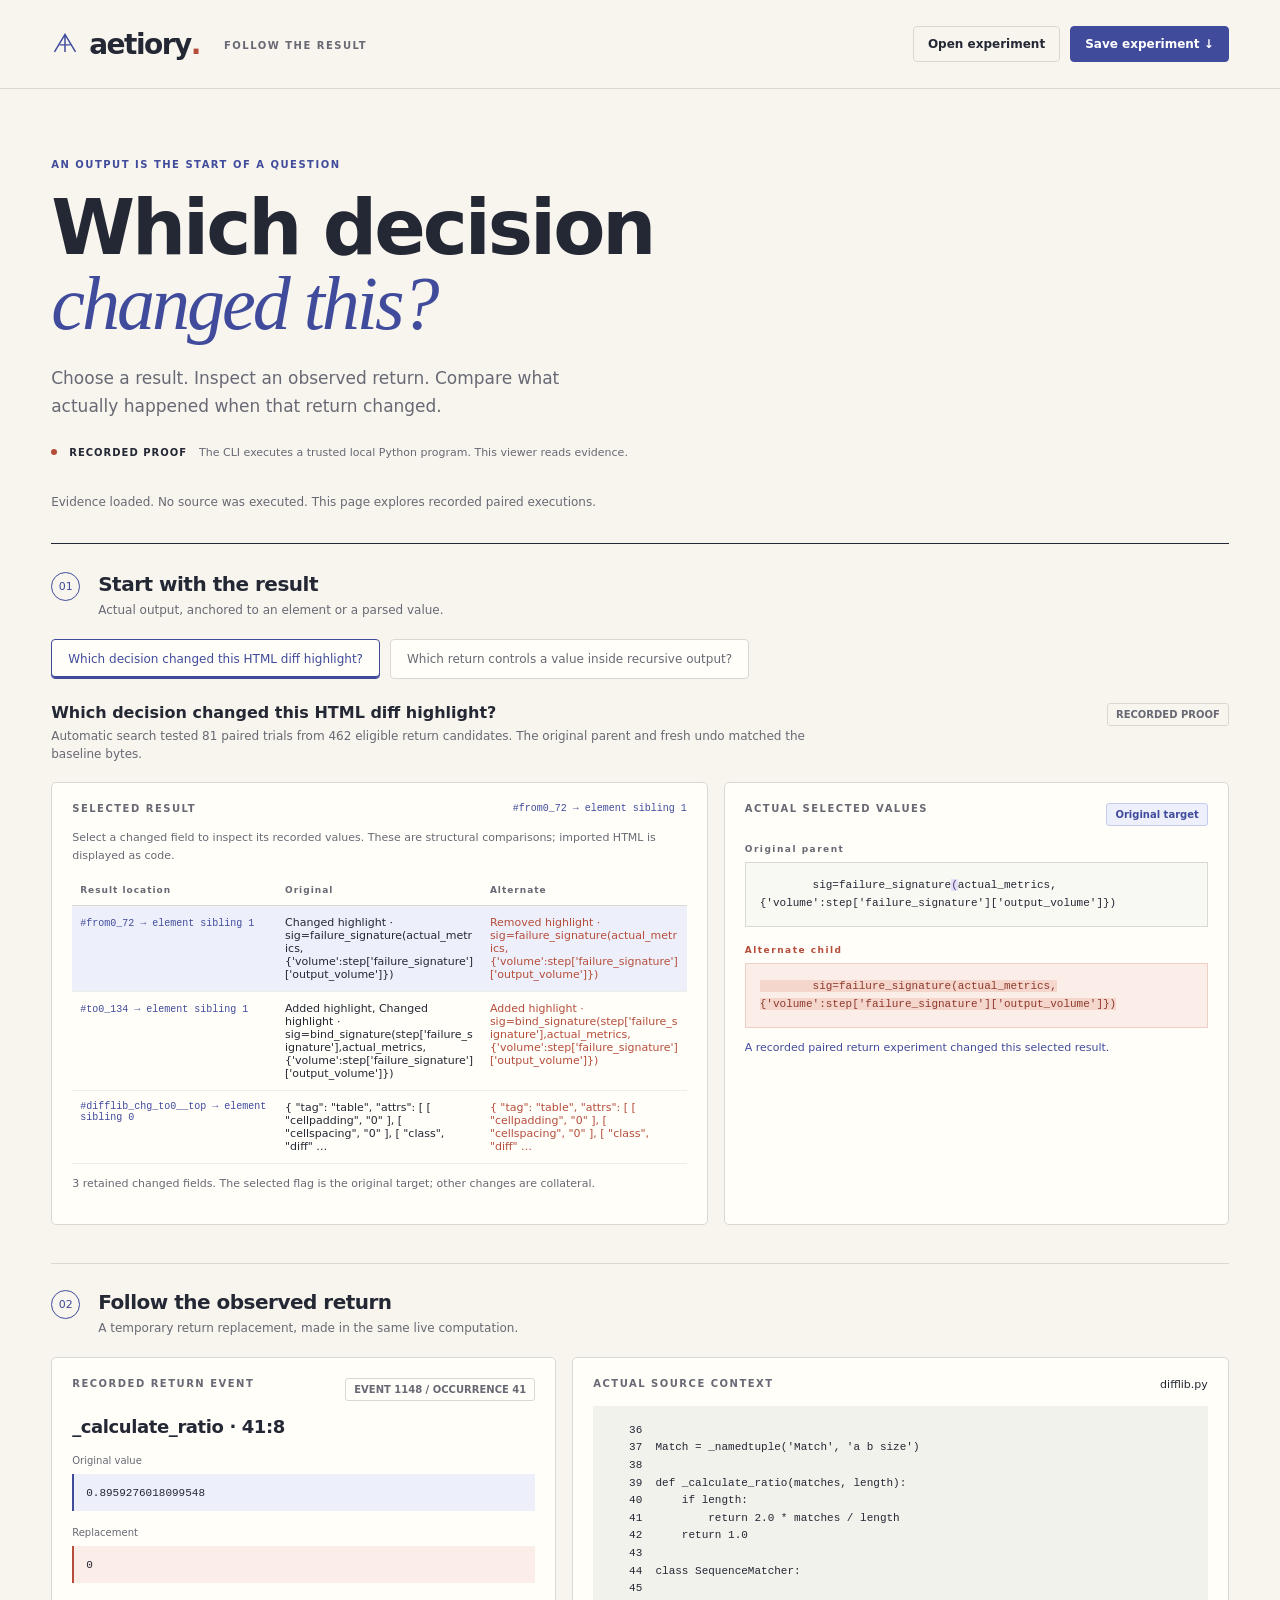
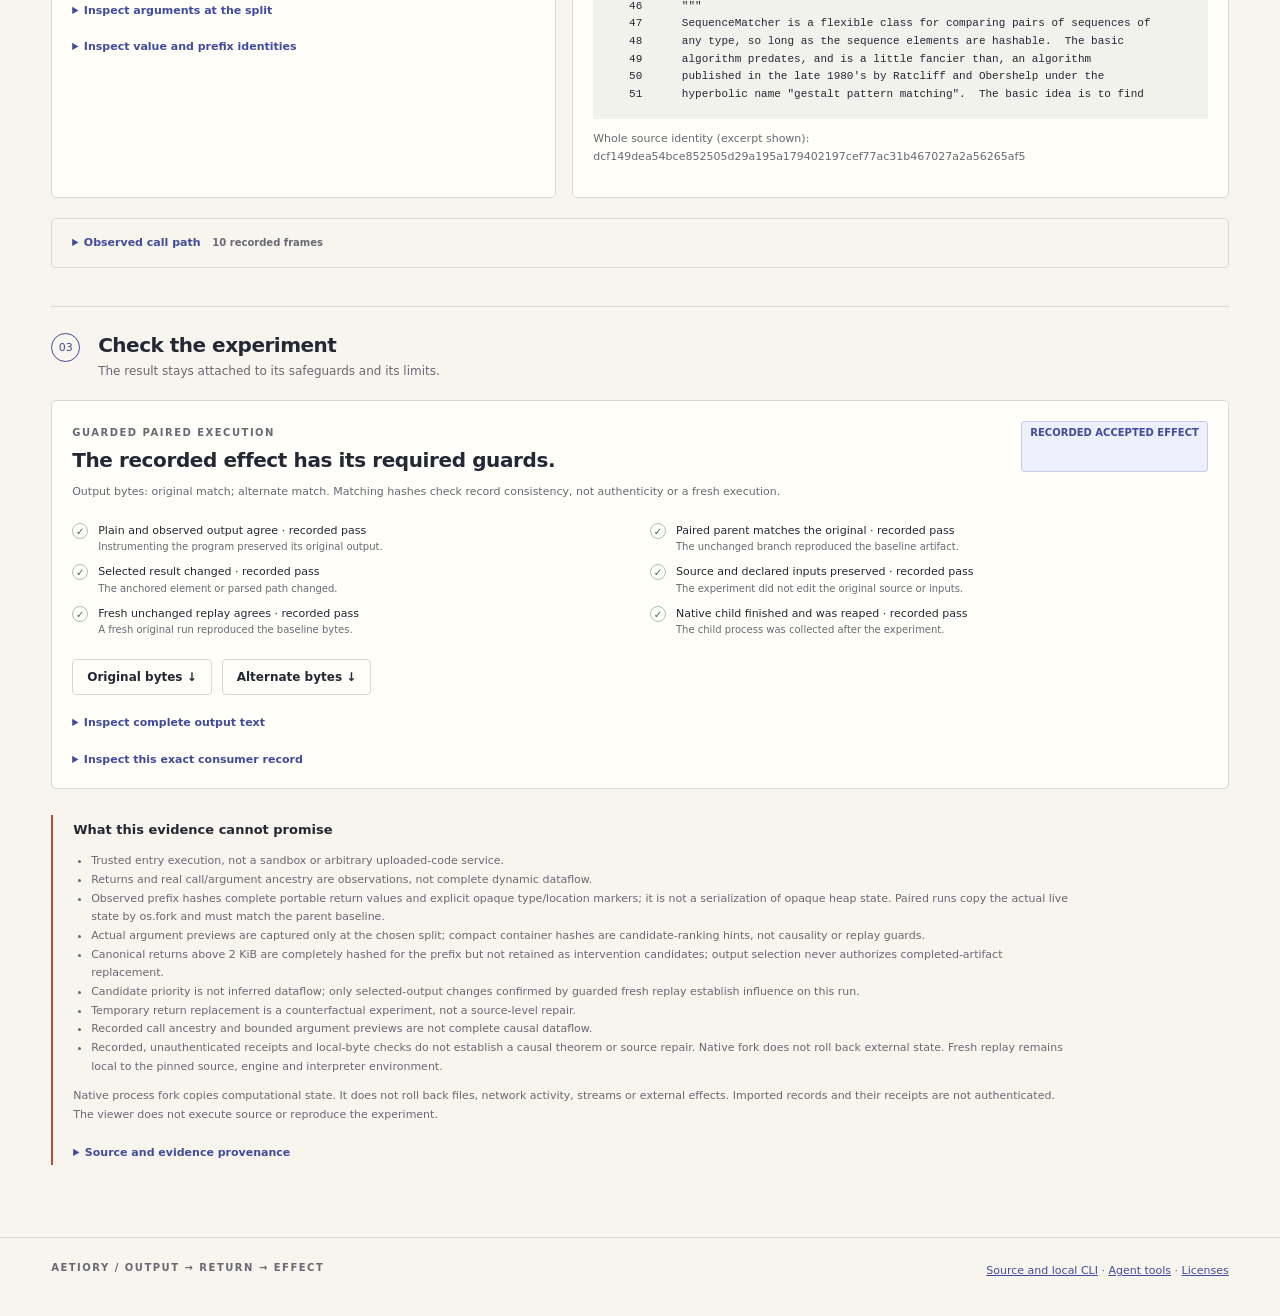
==== aetiory/web/index.html @ f02a9a39 "feat: add output-directed paired Python investigations Automatically search live return decisions, r" ====
<!doctype html>
<html lang="en"><head><meta charset="utf-8"><meta name="viewport" content="width=device-width,initial-scale=1"><meta name="color-scheme" content="light"><meta name="description" content="Inspect an actual paired Python execution: choose an output, follow an observed return, and compare its recorded effects."><title>Aetiory · Follow the result</title><link rel="stylesheet" href="style.css"><script type="module" src="app.js"></script></head>
<body><a class="skip" href="#workspace">Skip to evidence</a><header class="masthead"><a class="brand" href="./" aria-label="Aetiory home"><svg viewBox="0 0 32 32" aria-hidden="true"><path d="M4 25 16 5l12 20M10 17h12M16 5v20"/></svg>aetiory<span class="dot">.</span></a><div class="header-note">FOLLOW THE RESULT</div><nav aria-label="Experiment files"><button id="open-record" class="button subtle">Open experiment</button><input id="import-file" type="file" accept=".json,application/json" hidden><button id="export-view" class="button" disabled>Save experiment ↓</button></nav></header>
<main><section class="intro"><p class="eyebrow">AN OUTPUT IS THE START OF A QUESTION</p><h1>Which decision<br><em>changed this?</em></h1><p class="lede">Choose a result. Inspect an observed return. Compare what actually happened when that return changed.</p><div class="scope-note"><span class="live-dot"></span><strong>RECORDED PROOF</strong><span>The CLI executes a trusted local Python program. This viewer reads evidence.</span></div></section>
<p id="load-status" class="load-status" role="status" aria-live="polite">Loading recorded experiments…</p>
<section id="workspace" class="workspace" aria-label="Paired execution evidence" hidden>
<div class="step-heading"><span class="step">01</span><div><h2>Start with the result</h2><p>Actual output, anchored to an element or a parsed value.</p></div></div><div id="cases" class="case-list" role="group" aria-label="Recorded experiments"></div>
<div class="case-context"><div><h3 id="case-title"></h3><p id="case-summary"></p></div><span id="mode-label" class="tag"></span></div>
<div class="result-grid"><section class="result-panel"><div class="panel-title"><span class="kicker">SELECTED RESULT</span><code id="selector"></code></div><p class="micro">Select a changed field to inspect its recorded values. These are structural comparisons; imported HTML is displayed as code.</p><div class="table-scroll"><table class="changes"><thead><tr><th scope="col">Result location</th><th scope="col">Original</th><th scope="col">Alternate</th></tr></thead><tbody id="changes"></tbody></table></div><p id="change-note" class="micro"></p></section><section class="result-panel focus"><div class="panel-title"><span class="kicker">ACTUAL SELECTED VALUES</span><span id="selected-tag" class="tag"></span></div><div class="value-label">Original parent</div><pre id="before-value" tabindex="0"></pre><div class="value-label alternate">Alternate child</div><pre id="after-value" tabindex="0"></pre><p id="effect-note" class="effect-note"></p></section></div>
<div class="step-heading separated"><span class="step">02</span><div><h2>Follow the observed return</h2><p>A temporary return replacement, made in the same live computation.</p></div></div>
<div class="return-grid"><section class="decision"><div class="panel-title"><span class="kicker">RECORDED RETURN EVENT</span><span id="event-id" class="tag"></span></div><h3 id="return-site"></h3><dl class="event-values"><div><dt>Original value</dt><dd><code id="expected"></code></dd></div><div><dt>Replacement</dt><dd><code id="replacement"></code></dd></div></dl><details><summary>Inspect arguments at the split</summary><pre id="argument-note" tabindex="0"></pre></details><details><summary>Inspect value and prefix identities</summary><dl class="identities"><div><dt>Expected value SHA256</dt><dd id="value-hash"></dd></div><div><dt>Portable return prefix SHA256</dt><dd id="prefix-hash"></dd></div></dl><p class="micro">These guards bind observed values and declared opaque markers. They do not serialize or authenticate the entire heap.</p></details></section><section class="source-panel"><div class="panel-title"><span class="kicker">ACTUAL SOURCE CONTEXT</span><span id="source-name"></span></div><pre id="source" tabindex="0"></pre><p id="source-identity" class="micro break"></p></section></div>
<details class="call-path"><summary>Observed call path <span id="path-count"></span></summary><p class="micro">From the selected return outward through its callers. Observed ancestry is navigation, not complete dataflow.</p><ol id="ancestry"></ol></details>
<div class="step-heading separated"><span class="step">03</span><div><h2>Check the experiment</h2><p>The result stays attached to its safeguards and its limits.</p></div></div>
<section class="receipt"><div class="receipt-header"><div><span class="kicker">GUARDED PAIRED EXECUTION</span><h3 id="receipt-heading"></h3></div><span id="status-label" class="tag"></span></div><p id="integrity-note" class="micro"></p><ul id="guards" class="guard-list"></ul><div class="artifact-actions"><button id="download-before" class="button subtle" disabled>Original bytes ↓</button><button id="download-after" class="button subtle" disabled>Alternate bytes ↓</button></div><details><summary>Inspect complete output text</summary><p class="micro">Displayed literally. Scripts, links and embedded resources in the output are not executed.</p><label for="output-choice">Output</label><select id="output-choice"><option value="before">Original parent</option><option value="after">Alternate child</option></select><pre id="complete-output" tabindex="0"></pre></details><details><summary>Inspect this exact consumer record</summary><pre id="record" tabindex="0"></pre></details></section>
<aside class="limits"><h3>What this evidence cannot promise</h3><ul id="limitations"></ul><p>Native process fork copies computational state. It does not roll back files, network activity, streams or external effects. Imported records and their receipts are not authenticated. The viewer does not execute source or reproduce the experiment.</p><details><summary>Source and evidence provenance</summary><ul id="provenance"></ul></details></aside>
</section></main><footer><span>AETIORY / OUTPUT → RETURN → EFFECT</span><p><a href="https://github.com/nazeeh111/Aetiory">Source and local CLI</a> · <a href="https://github.com/nazeeh111/Aetiory/blob/main/docs/AGENTS.md">Agent tools</a> · <a href="NOTICES.txt">Licenses</a></p></footer></body></html>
---- aetiory/web/style.css ----
:root{--paper:#f7f5ee;--white:#fffef9;--ink:#242734;--muted:#686974;--line:#d9d9d2;--indigo:#414b9c;--soft:#edf0fa;--coral:#b64d3b;--rose:#fbede8;--green:#38674a;font-family:system-ui,-apple-system,BlinkMacSystemFont,"Segoe UI",sans-serif;color:var(--ink);background:var(--paper);font-synthesis:none}*{box-sizing:border-box}body{margin:0}button,input,select{font:inherit}button,label.button,summary{cursor:pointer}button:disabled{cursor:default;opacity:.45}a{color:var(--indigo)}button:focus-visible,a:focus-visible,summary:focus-visible,input:focus-visible,select:focus-visible,pre:focus-visible{outline:3px solid var(--coral);outline-offset:4px}.skip{position:absolute;top:-100px;left:1rem;background:var(--white);padding:1rem;z-index:4}.skip:focus{top:1rem}.masthead{max-width:1440px;margin:auto;padding:26px 4vw;display:flex;gap:24px;align-items:center;border-bottom:1px solid var(--line)}.brand{font-size:28px;font-weight:700;letter-spacing:-1.5px;display:flex;align-items:center;color:var(--ink);text-decoration:none;gap:10px}.brand svg{width:28px;height:28px;fill:none;stroke:var(--indigo);stroke-width:1.7}.dot{color:var(--coral);margin-left:-10px}.header-note,.eyebrow,.kicker,.value-label,footer>span{font-size:10px;font-weight:700;letter-spacing:1.5px}.header-note{color:var(--muted);margin-top:3px}.masthead nav{display:flex;gap:10px;margin-left:auto;align-items:center}.button{border:1px solid var(--indigo);background:var(--indigo);color:white;padding:10px 14px;border-radius:4px;font-size:12px;font-weight:600;white-space:nowrap}.button.subtle{background:transparent;color:var(--ink);border-color:var(--line)}.button:hover:not(:disabled){filter:brightness(.96)}#import-file{position:absolute;width:1px;height:1px;opacity:0}main{max-width:1320px;margin:auto;padding:0 4vw 72px}.intro{padding:60px 0 34px;max-width:760px}.eyebrow{color:var(--indigo);margin-bottom:20px}h1{font-size:clamp(46px,6vw,76px);line-height:.99;letter-spacing:-3px;margin:0 0 24px;font-weight:600}h1 em{font-family:Georgia,"Times New Roman",serif;font-weight:400;color:var(--indigo)}.lede{max-width:550px;font-size:17px;line-height:1.6;color:var(--muted);margin:0 0 26px}.scope-note{display:flex;align-items:center;flex-wrap:wrap;gap:8px 12px;font-size:11px;color:var(--muted)}.scope-note strong{font-size:10px;letter-spacing:1px;color:var(--ink)}.live-dot{width:6px;height:6px;background:var(--coral);border-radius:50%}.load-status{font-size:12px;line-height:1.5;color:var(--muted);min-height:18px;margin:0 0 32px}.load-status.error{color:var(--coral)}.workspace{border-top:1px solid var(--ink);padding-top:28px}.step-heading{display:flex;gap:18px;align-items:start;margin:0 0 20px}.step{font-size:11px;color:var(--indigo);border:1px solid var(--indigo);border-radius:50%;width:29px;height:29px;display:grid;place-items:center;flex:none}.step-heading h2{font-size:20px;margin:0 0 5px;letter-spacing:-.5px}.step-heading p{font-size:12px;color:var(--muted);margin:0;line-height:1.5}.separated{margin-top:38px;padding-top:26px;border-top:1px solid var(--line)}.case-list{display:flex;gap:10px;flex-wrap:wrap;margin-bottom:24px}.case-button{border:1px solid var(--line);background:var(--white);color:var(--muted);text-align:left;padding:12px 16px;border-radius:4px;font-size:12px}.case-button[aria-pressed=true]{color:var(--indigo);border-color:var(--indigo);box-shadow:inset 0 -2px var(--indigo)}.case-context{display:flex;justify-content:space-between;align-items:start;gap:20px;margin-bottom:18px}.case-context h3{font-size:16px;margin:0 0 5px}.case-context p{font-size:12px;color:var(--muted);line-height:1.55;max-width:760px;margin:0}.tag{display:inline-block;max-width:100%;border:1px solid var(--line);padding:5px 8px;border-radius:3px;font-size:10px;font-weight:600;color:var(--muted);white-space:normal;overflow-wrap:anywhere}.tag.good{background:var(--soft);border-color:#c6cced;color:var(--indigo)}.tag.bad{background:var(--rose);border-color:#e7c4bb;color:var(--coral)}.result-grid{display:grid;grid-template-columns:1.3fr 1fr;gap:16px}.result-panel,.decision,.source-panel,.receipt{background:var(--white);border:1px solid var(--line);padding:20px;border-radius:5px;min-width:0}.panel-title{display:flex;justify-content:space-between;align-items:start;gap:12px;margin-bottom:15px;font-size:11px}.kicker{color:var(--muted);flex:none}.panel-title code{font-size:10px;color:var(--indigo);overflow-wrap:anywhere;text-align:right}.micro{font-size:11px;line-height:1.6;color:var(--muted)}.table-scroll{overflow:auto;max-height:340px}.changes{width:100%;border-collapse:collapse;font-size:11px}.changes th{font-size:9px;color:var(--muted);letter-spacing:1px;text-align:left;padding:10px 8px;border-bottom:1px solid var(--line)}.changes td{padding:10px 8px;border-bottom:1px solid #eeeee8;vertical-align:top;max-width:190px;overflow-wrap:anywhere}.changes tr.active{background:var(--soft)}.changes button{padding:0;border:0;background:none;color:var(--indigo);text-align:left;font-family:ui-monospace,SFMono-Regular,Menlo,Consolas,monospace;font-size:10px;overflow-wrap:anywhere}.changes td:last-child{color:var(--coral)}pre,code{font-family:ui-monospace,SFMono-Regular,Menlo,Consolas,monospace}pre{margin:0;font-size:11px;line-height:1.6;white-space:pre-wrap;overflow-wrap:anywhere;overflow:auto;max-height:380px}#before-value,#after-value{padding:14px;border:1px solid var(--line);background:#f9f9f4;max-height:180px;min-height:44px}#after-value{background:var(--rose);border-color:#edcfc6}.value-label{font-size:9px;color:var(--muted);margin:18px 0 8px}.value-label.alternate{color:var(--coral)}.effect-note{font-size:11px;line-height:1.55;color:var(--indigo);margin-bottom:0}.return-grid{display:grid;grid-template-columns:1fr 1.3fr;gap:16px}.decision h3{font-size:18px;letter-spacing:-.4px;margin:8px 0 18px}.event-values{margin:0}.event-values div{margin-bottom:16px}.event-values dt{font-size:10px;color:var(--muted);margin-bottom:8px}.event-values dd{margin:0;overflow-wrap:anywhere;font-size:11px;padding:12px;background:var(--soft);border-left:2px solid var(--indigo)}.event-values div+div dd{background:var(--rose);border-color:var(--coral)}details{margin-top:20px}summary{font-size:11px;color:var(--indigo);font-weight:600;line-height:1.5}details[open]>summary{margin-bottom:14px}.identities{font-size:10px}.identities dd{margin:6px 0 14px;font-family:ui-monospace,monospace;overflow-wrap:anywhere;color:var(--muted)}.identities dt{font-weight:600}#source{background:#f2f2ec;padding:16px;max-height:340px;white-space:pre;overflow-wrap:normal;overflow:auto;font-size:11px}.break{overflow-wrap:anywhere}.call-path{padding:16px 20px;border:1px solid var(--line);border-radius:4px}.call-path summary span{margin-left:8px;font-size:10px;color:var(--muted)}#ancestry{display:grid;grid-template-columns:1fr 1fr;gap:8px 24px;font-size:11px;margin:16px 0 6px;padding-left:20px}#ancestry li{padding-left:6px;overflow-wrap:anywhere}#ancestry code{color:var(--indigo)}#ancestry span{color:var(--muted);display:block;font-size:10px;margin-top:3px}.receipt-header{display:flex;justify-content:space-between;gap:20px}.receipt-header h3{font-size:20px;letter-spacing:-.4px;margin:8px 0 0}.guard-list{display:grid;grid-template-columns:1fr 1fr;gap:10px 20px;list-style:none;padding:0;margin:22px 0}.guard-list li{font-size:11px;line-height:1.5;display:flex;gap:10px;align-items:start}.guard-symbol{width:16px;height:16px;display:grid;place-items:center;border:1px solid var(--line);flex:none;font-size:10px;border-radius:50%}.guard-symbol.pass{color:var(--green);border-color:#a5c6ac}.guard-symbol.fail{color:var(--coral);border-color:#dbab9f}.guard-list li small{display:block;color:var(--muted);font-size:10px}.artifact-actions{display:flex;gap:10px;flex-wrap:wrap}.receipt select{padding:5px;margin:0 10px 12px}.receipt label{font-size:11px}.receipt details pre{border:1px solid var(--line);padding:16px;background:#f4f4ee;max-height:460px}.limits{margin-top:26px;border-left:2px solid var(--coral);padding:4px 0 4px 20px;font-size:11px;line-height:1.7;color:var(--muted)}.limits h3{font-size:13px;color:var(--ink);margin:0 0 10px}.limits ul{padding-left:18px;max-width:1000px}.limits p{max-width:1000px}footer{max-width:1320px;margin:auto;padding:24px 4vw 36px;border-top:1px solid var(--line);display:flex;justify-content:space-between;gap:20px;color:var(--muted)}footer p{font-size:11px;margin:0;max-width:430px;line-height:1.6}
@media(max-width:760px){.masthead{padding:20px 5vw;flex-wrap:wrap;gap:16px}.header-note{display:none}.masthead nav{margin-left:0;width:100%;gap:8px}.button{font-size:11px;padding:10px 12px}main{padding:0 5vw 44px}.intro{padding:40px 0 28px}h1{letter-spacing:-2px}.scope-note{line-height:1.6}.scope-note span:last-child{width:100%;margin-left:18px}.result-grid,.return-grid{grid-template-columns:1fr}.case-context{flex-direction:column;gap:10px}.result-panel,.decision,.source-panel,.receipt{padding:16px}.panel-title{flex-wrap:wrap}.panel-title code{text-align:left}.case-button{flex:1;min-width:130px}.guard-list{grid-template-columns:1fr}#ancestry{grid-template-columns:1fr}.receipt-header{flex-wrap:wrap}footer{padding:24px 5vw;flex-direction:column}.step-heading h2{font-size:18px}.changes td{max-width:130px}.source-panel #source{font-size:10px}}

.diff-segment.diff_add{background:#dfeee1;color:#285239}.diff-segment.diff_sub{background:#f4d6cc;color:#8e392c}.diff-segment.diff_chg{background:#e5def7;color:#4b3979}
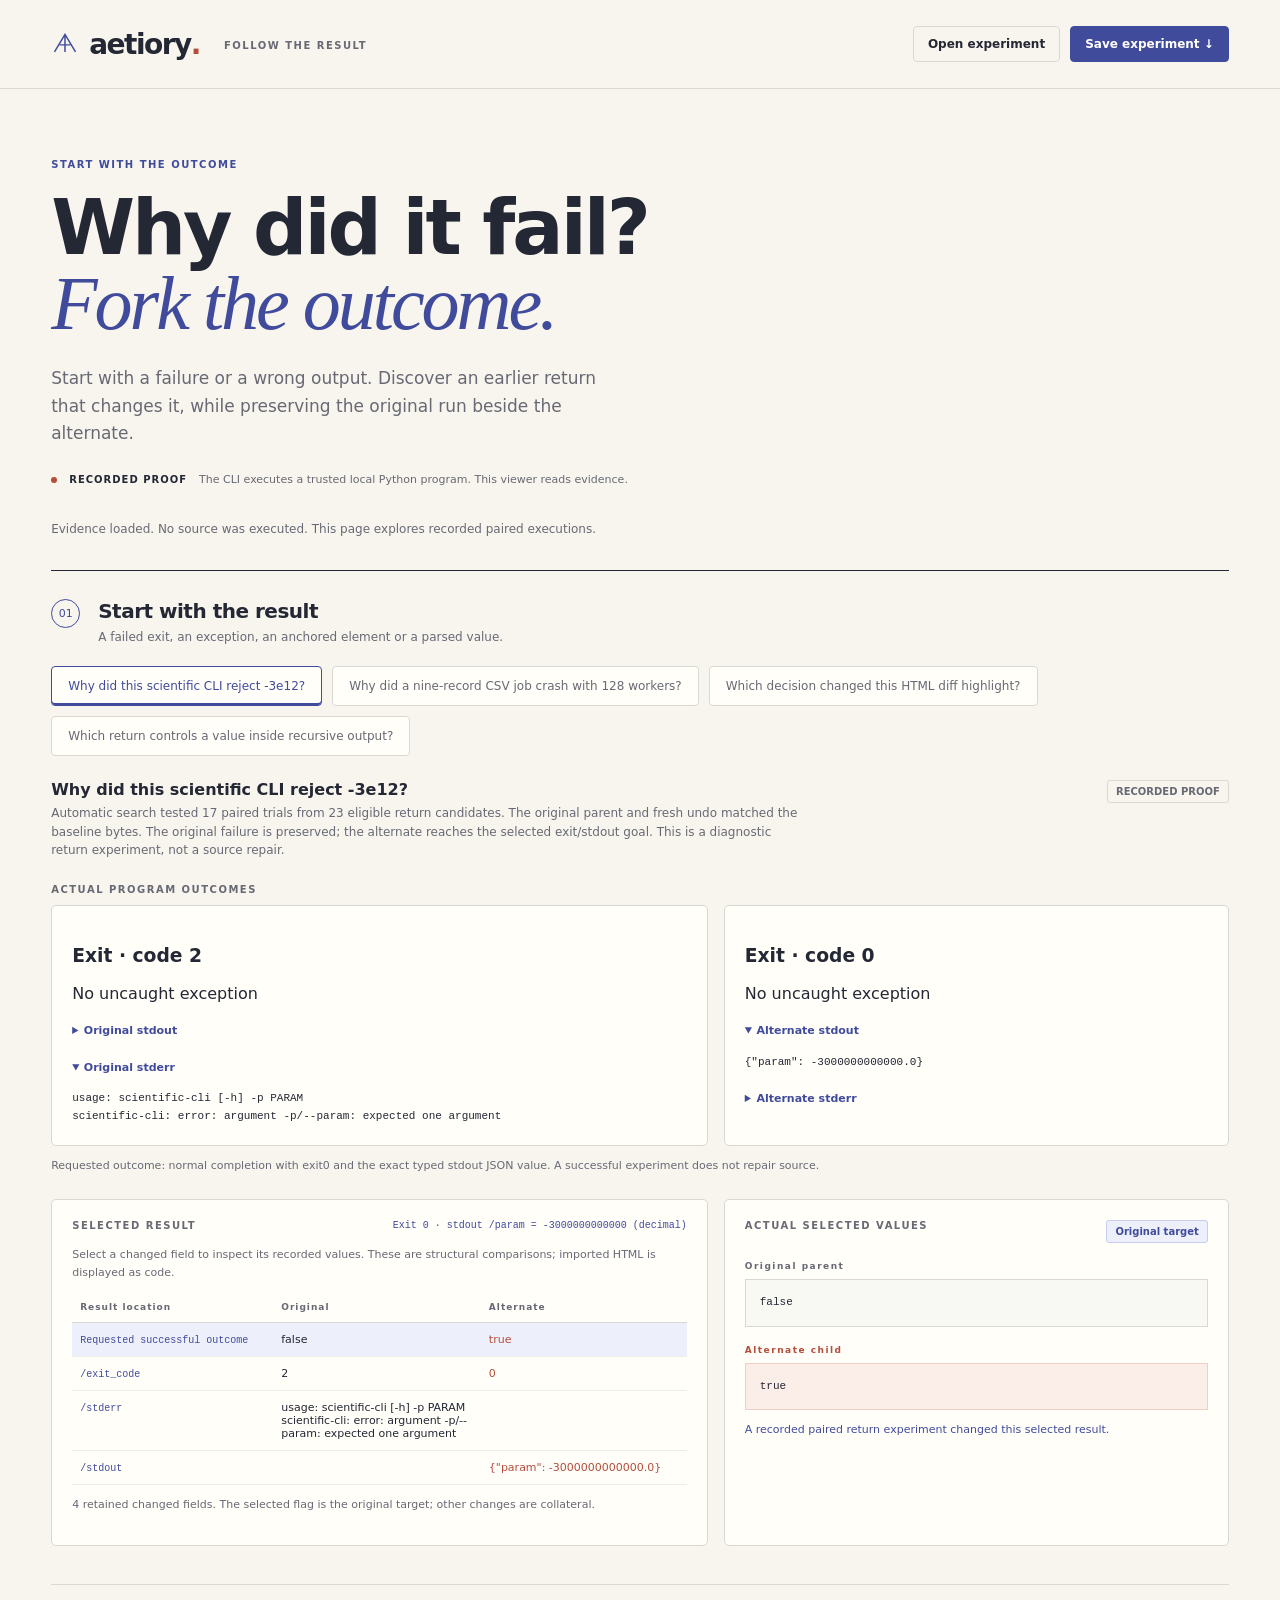
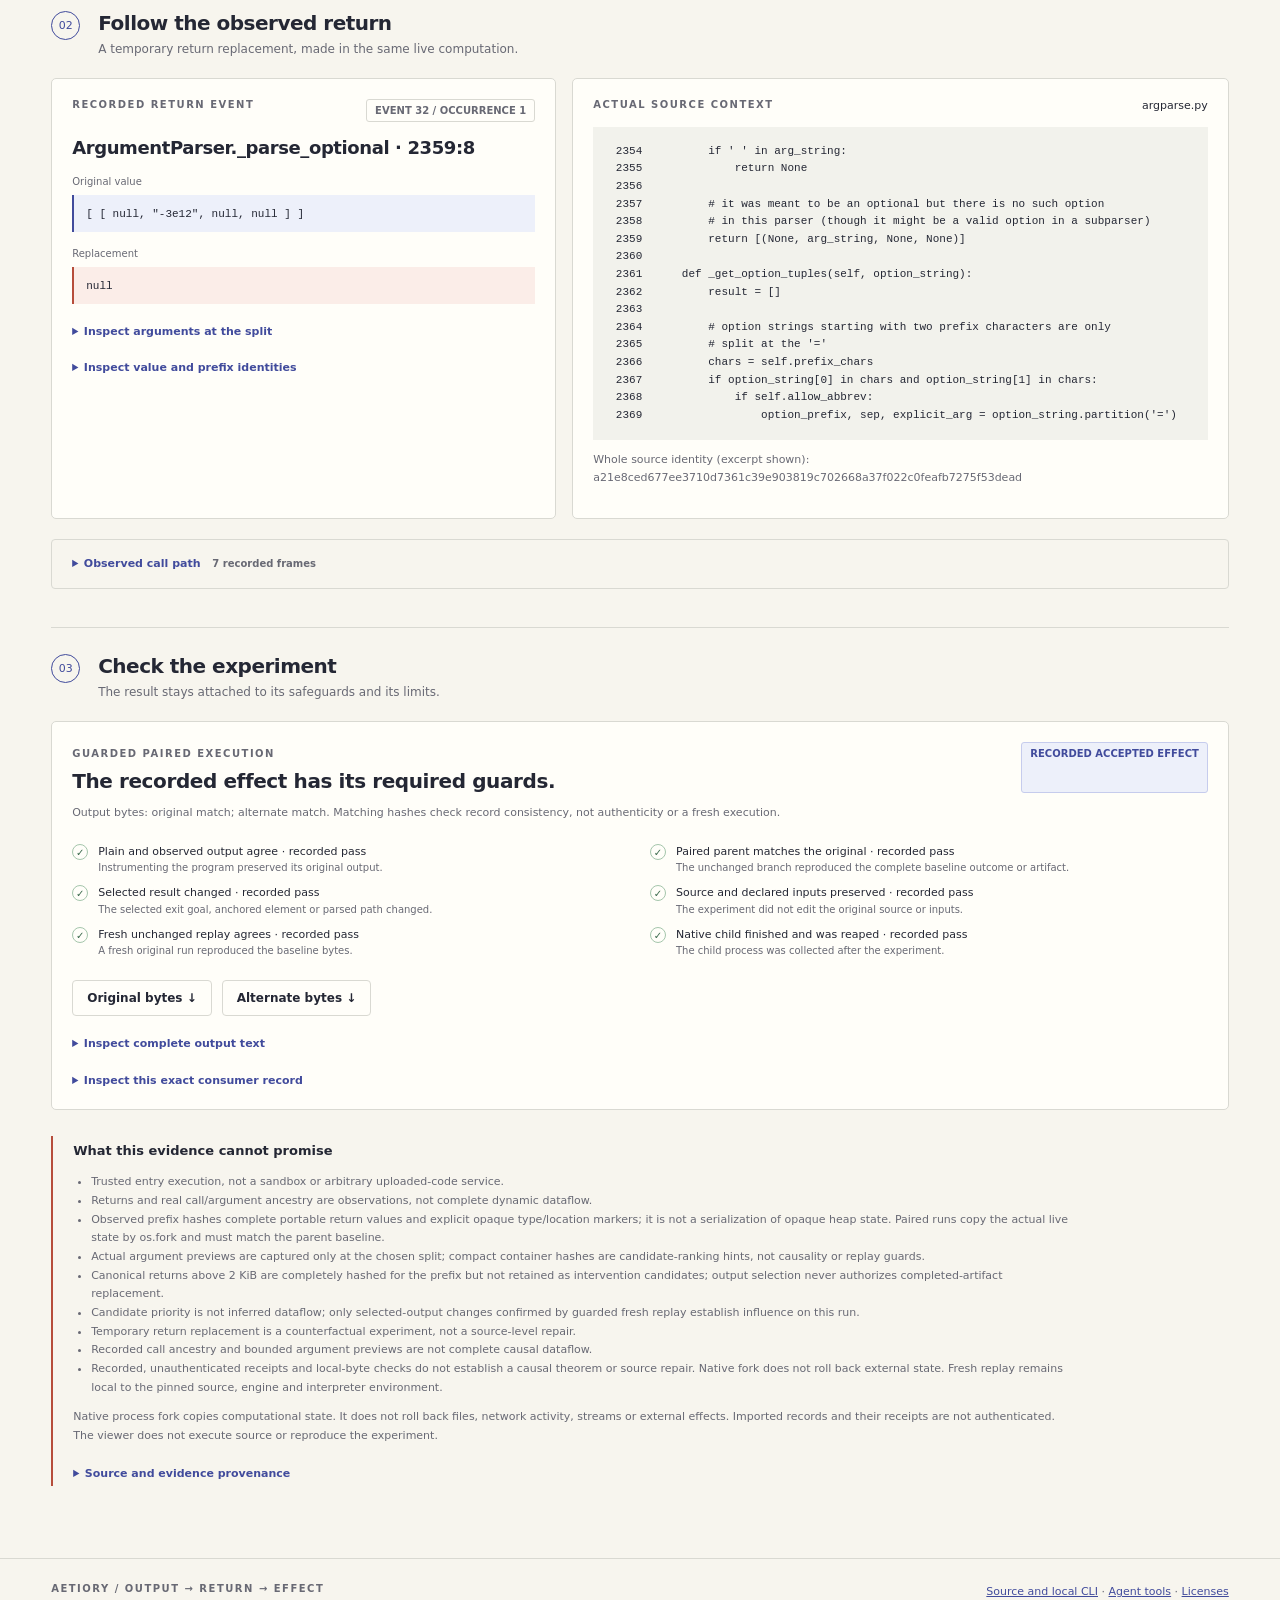
==== commit fadd7d25: "Diagnose failing scripts through guarded paired outcomes" ====
--- a/aetiory/web/index.html
+++ b/aetiory/web/index.html
@@ -1,12 +1,12 @@
 <!doctype html>
 <html lang="en"><head><meta charset="utf-8"><meta name="viewport" content="width=device-width,initial-scale=1"><meta name="color-scheme" content="light"><meta name="description" content="Inspect an actual paired Python execution: choose an output, follow an observed return, and compare its recorded effects."><title>Aetiory · Follow the result</title><link rel="stylesheet" href="style.css"><script type="module" src="app.js"></script></head>
 <body><a class="skip" href="#workspace">Skip to evidence</a><header class="masthead"><a class="brand" href="./" aria-label="Aetiory home"><svg viewBox="0 0 32 32" aria-hidden="true"><path d="M4 25 16 5l12 20M10 17h12M16 5v20"/></svg>aetiory<span class="dot">.</span></a><div class="header-note">FOLLOW THE RESULT</div><nav aria-label="Experiment files"><button id="open-record" class="button subtle">Open experiment</button><input id="import-file" type="file" accept=".json,application/json" hidden><button id="export-view" class="button" disabled>Save experiment ↓</button></nav></header>
-<main><section class="intro"><p class="eyebrow">AN OUTPUT IS THE START OF A QUESTION</p><h1>Which decision<br><em>changed this?</em></h1><p class="lede">Choose a result. Inspect an observed return. Compare what actually happened when that return changed.</p><div class="scope-note"><span class="live-dot"></span><strong>RECORDED PROOF</strong><span>The CLI executes a trusted local Python program. This viewer reads evidence.</span></div></section>
+<main><section class="intro"><p class="eyebrow">START WITH THE OUTCOME</p><h1>Why did it fail?<br><em>Fork the outcome.</em></h1><p class="lede">Start with a failure or a wrong output. Discover an earlier return that changes it, while preserving the original run beside the alternate.</p><div class="scope-note"><span class="live-dot"></span><strong>RECORDED PROOF</strong><span>The CLI executes a trusted local Python program. This viewer reads evidence.</span></div></section>
 <p id="load-status" class="load-status" role="status" aria-live="polite">Loading recorded experiments…</p>
 <section id="workspace" class="workspace" aria-label="Paired execution evidence" hidden>
-<div class="step-heading"><span class="step">01</span><div><h2>Start with the result</h2><p>Actual output, anchored to an element or a parsed value.</p></div></div><div id="cases" class="case-list" role="group" aria-label="Recorded experiments"></div>
+<div class="step-heading"><span class="step">01</span><div><h2>Start with the result</h2><p>A failed exit, an exception, an anchored element or a parsed value.</p></div></div><div id="cases" class="case-list" role="group" aria-label="Recorded experiments"></div>
 <div class="case-context"><div><h3 id="case-title"></h3><p id="case-summary"></p></div><span id="mode-label" class="tag"></span></div>
-<div class="result-grid"><section class="result-panel"><div class="panel-title"><span class="kicker">SELECTED RESULT</span><code id="selector"></code></div><p class="micro">Select a changed field to inspect its recorded values. These are structural comparisons; imported HTML is displayed as code.</p><div class="table-scroll"><table class="changes"><thead><tr><th scope="col">Result location</th><th scope="col">Original</th><th scope="col">Alternate</th></tr></thead><tbody id="changes"></tbody></table></div><p id="change-note" class="micro"></p></section><section class="result-panel focus"><div class="panel-title"><span class="kicker">ACTUAL SELECTED VALUES</span><span id="selected-tag" class="tag"></span></div><div class="value-label">Original parent</div><pre id="before-value" tabindex="0"></pre><div class="value-label alternate">Alternate child</div><pre id="after-value" tabindex="0"></pre><p id="effect-note" class="effect-note"></p></section></div>
+<section id="outcome-panel" class="outcome-panel" hidden><p class="kicker">ACTUAL PROGRAM OUTCOMES</p><div class="result-grid"><section class="result-panel"><h3 id="outcome-before"></h3><p id="exception-before"></p><details><summary>Original stdout</summary><pre id="stdout-before" tabindex="0"></pre></details><details open><summary>Original stderr</summary><pre id="stderr-before" tabindex="0"></pre></details></section><section class="result-panel"><h3 id="outcome-after"></h3><p id="exception-after"></p><details open><summary>Alternate stdout</summary><pre id="stdout-after" tabindex="0"></pre></details><details><summary>Alternate stderr</summary><pre id="stderr-after" tabindex="0"></pre></details></section></div><p id="goal-note" class="micro"></p></section><div class="result-grid"><section class="result-panel"><div class="panel-title"><span class="kicker">SELECTED RESULT</span><code id="selector"></code></div><p class="micro">Select a changed field to inspect its recorded values. These are structural comparisons; imported HTML is displayed as code.</p><div class="table-scroll"><table class="changes"><thead><tr><th scope="col">Result location</th><th scope="col">Original</th><th scope="col">Alternate</th></tr></thead><tbody id="changes"></tbody></table></div><p id="change-note" class="micro"></p></section><section class="result-panel focus"><div class="panel-title"><span class="kicker">ACTUAL SELECTED VALUES</span><span id="selected-tag" class="tag"></span></div><div class="value-label">Original parent</div><pre id="before-value" tabindex="0"></pre><div class="value-label alternate">Alternate child</div><pre id="after-value" tabindex="0"></pre><p id="effect-note" class="effect-note"></p></section></div>
 <div class="step-heading separated"><span class="step">02</span><div><h2>Follow the observed return</h2><p>A temporary return replacement, made in the same live computation.</p></div></div>
 <div class="return-grid"><section class="decision"><div class="panel-title"><span class="kicker">RECORDED RETURN EVENT</span><span id="event-id" class="tag"></span></div><h3 id="return-site"></h3><dl class="event-values"><div><dt>Original value</dt><dd><code id="expected"></code></dd></div><div><dt>Replacement</dt><dd><code id="replacement"></code></dd></div></dl><details><summary>Inspect arguments at the split</summary><pre id="argument-note" tabindex="0"></pre></details><details><summary>Inspect value and prefix identities</summary><dl class="identities"><div><dt>Expected value SHA256</dt><dd id="value-hash"></dd></div><div><dt>Portable return prefix SHA256</dt><dd id="prefix-hash"></dd></div></dl><p class="micro">These guards bind observed values and declared opaque markers. They do not serialize or authenticate the entire heap.</p></details></section><section class="source-panel"><div class="panel-title"><span class="kicker">ACTUAL SOURCE CONTEXT</span><span id="source-name"></span></div><pre id="source" tabindex="0"></pre><p id="source-identity" class="micro break"></p></section></div>
 <details class="call-path"><summary>Observed call path <span id="path-count"></span></summary><p class="micro">From the selected return outward through its callers. Observed ancestry is navigation, not complete dataflow.</p><ol id="ancestry"></ol></details>
--- a/aetiory/web/style.css
+++ b/aetiory/web/style.css
@@ -2,3 +2,5 @@
 @media(max-width:760px){.masthead{padding:20px 5vw;flex-wrap:wrap;gap:16px}.header-note{display:none}.masthead nav{margin-left:0;width:100%;gap:8px}.button{font-size:11px;padding:10px 12px}main{padding:0 5vw 44px}.intro{padding:40px 0 28px}h1{letter-spacing:-2px}.scope-note{line-height:1.6}.scope-note span:last-child{width:100%;margin-left:18px}.result-grid,.return-grid{grid-template-columns:1fr}.case-context{flex-direction:column;gap:10px}.result-panel,.decision,.source-panel,.receipt{padding:16px}.panel-title{flex-wrap:wrap}.panel-title code{text-align:left}.case-button{flex:1;min-width:130px}.guard-list{grid-template-columns:1fr}#ancestry{grid-template-columns:1fr}.receipt-header{flex-wrap:wrap}footer{padding:24px 5vw;flex-direction:column}.step-heading h2{font-size:18px}.changes td{max-width:130px}.source-panel #source{font-size:10px}}
 
 .diff-segment.diff_add{background:#dfeee1;color:#285239}.diff-segment.diff_sub{background:#f4d6cc;color:#8e392c}.diff-segment.diff_chg{background:#e5def7;color:#4b3979}
+
+.outcome-panel{margin:1.5rem 0}.outcome-panel pre{white-space:pre-wrap;overflow-wrap:anywhere;max-height:20rem;overflow:auto}.outcome-panel[hidden]{display:none}
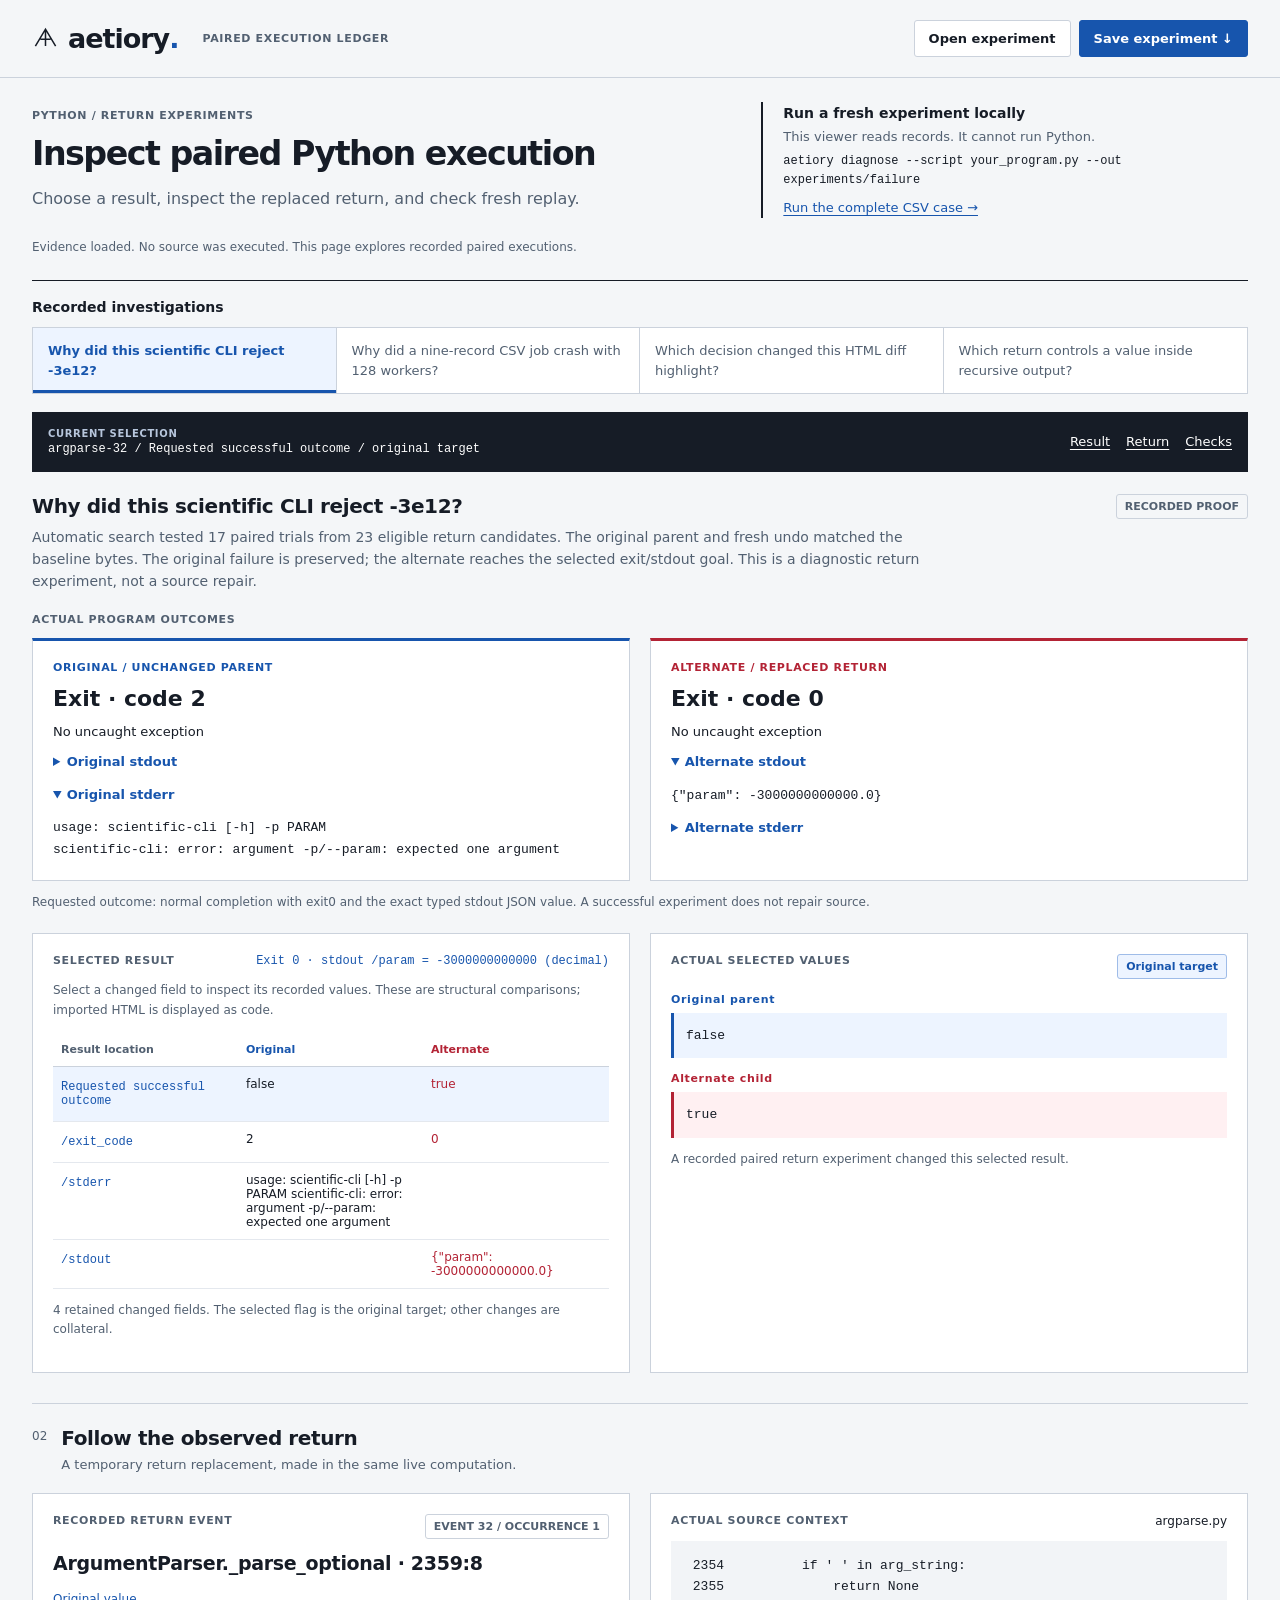
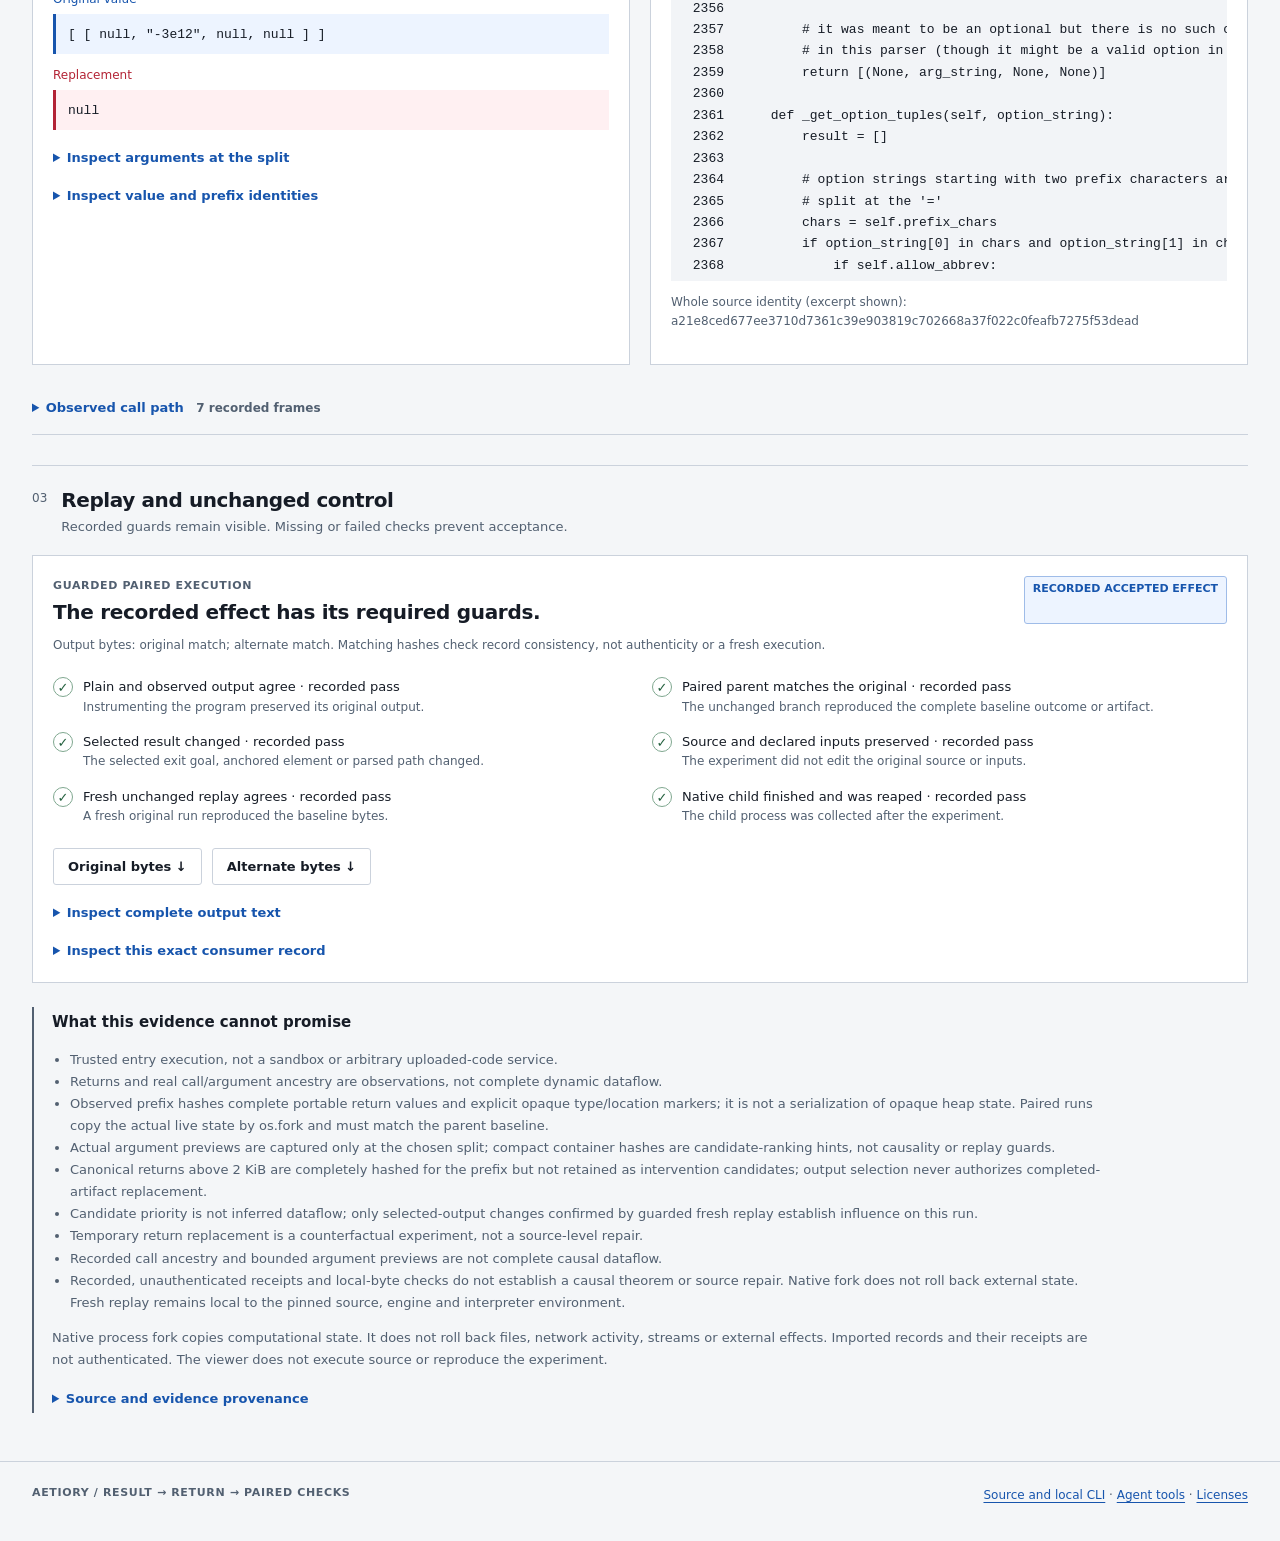
==== commit 11f9ed4c: "Make paired execution evidence easier to inspect" ====
--- a/aetiory/web/index.html
+++ b/aetiory/web/index.html
@@ -1,16 +1,16 @@
 <!doctype html>
-<html lang="en"><head><meta charset="utf-8"><meta name="viewport" content="width=device-width,initial-scale=1"><meta name="color-scheme" content="light"><meta name="description" content="Inspect an actual paired Python execution: choose an output, follow an observed return, and compare its recorded effects."><title>Aetiory · Follow the result</title><link rel="stylesheet" href="style.css"><script type="module" src="app.js"></script></head>
-<body><a class="skip" href="#workspace">Skip to evidence</a><header class="masthead"><a class="brand" href="./" aria-label="Aetiory home"><svg viewBox="0 0 32 32" aria-hidden="true"><path d="M4 25 16 5l12 20M10 17h12M16 5v20"/></svg>aetiory<span class="dot">.</span></a><div class="header-note">FOLLOW THE RESULT</div><nav aria-label="Experiment files"><button id="open-record" class="button subtle">Open experiment</button><input id="import-file" type="file" accept=".json,application/json" hidden><button id="export-view" class="button" disabled>Save experiment ↓</button></nav></header>
-<main><section class="intro"><p class="eyebrow">START WITH THE OUTCOME</p><h1>Why did it fail?<br><em>Fork the outcome.</em></h1><p class="lede">Start with a failure or a wrong output. Discover an earlier return that changes it, while preserving the original run beside the alternate.</p><div class="scope-note"><span class="live-dot"></span><strong>RECORDED PROOF</strong><span>The CLI executes a trusted local Python program. This viewer reads evidence.</span></div></section>
+<html lang="en"><head><meta charset="utf-8"><meta name="viewport" content="width=device-width,initial-scale=1"><meta name="color-scheme" content="light"><meta name="description" content="Inspect an actual paired Python execution: choose an output, follow an observed return, and compare its recorded effects."><title>Aetiory · Paired execution ledger</title><link rel="stylesheet" href="style.css"><script type="module" src="app.js"></script></head>
+<body><a class="skip" href="#workspace">Skip to evidence</a><header class="masthead"><a class="brand" href="./" aria-label="Aetiory home"><svg viewBox="0 0 32 32" aria-hidden="true"><path d="M4 25 16 5l12 20M10 17h12M16 5v20"/></svg>aetiory<span class="dot">.</span></a><div class="header-note">PAIRED EXECUTION LEDGER</div><nav aria-label="Experiment files"><button id="open-record" class="button subtle">Open experiment</button><input id="import-file" type="file" accept=".json,application/json" hidden><button id="export-view" class="button" disabled>Save experiment ↓</button></nav></header>
+<main><section class="intro"><div><p class="eyebrow">PYTHON / RETURN EXPERIMENTS</p><h1>Inspect paired Python execution</h1><p class="lede">Choose a result, inspect the replaced return, and check fresh replay.</p></div><aside class="run-local"><strong>Run a fresh experiment locally</strong><p>This viewer reads records. It cannot run Python.</p><code>aetiory diagnose --script your_program.py --out experiments/failure</code><a href="https://github.com/nazeeh111/Aetiory#try-the-complete-csv-investigation">Run the complete CSV case →</a></aside></section>
 <p id="load-status" class="load-status" role="status" aria-live="polite">Loading recorded experiments…</p>
 <section id="workspace" class="workspace" aria-label="Paired execution evidence" hidden>
-<div class="step-heading"><span class="step">01</span><div><h2>Start with the result</h2><p>A failed exit, an exception, an anchored element or a parsed value.</p></div></div><div id="cases" class="case-list" role="group" aria-label="Recorded experiments"></div>
-<div class="case-context"><div><h3 id="case-title"></h3><p id="case-summary"></p></div><span id="mode-label" class="tag"></span></div>
-<section id="outcome-panel" class="outcome-panel" hidden><p class="kicker">ACTUAL PROGRAM OUTCOMES</p><div class="result-grid"><section class="result-panel"><h3 id="outcome-before"></h3><p id="exception-before"></p><details><summary>Original stdout</summary><pre id="stdout-before" tabindex="0"></pre></details><details open><summary>Original stderr</summary><pre id="stderr-before" tabindex="0"></pre></details></section><section class="result-panel"><h3 id="outcome-after"></h3><p id="exception-after"></p><details open><summary>Alternate stdout</summary><pre id="stdout-after" tabindex="0"></pre></details><details><summary>Alternate stderr</summary><pre id="stderr-after" tabindex="0"></pre></details></section></div><p id="goal-note" class="micro"></p></section><div class="result-grid"><section class="result-panel"><div class="panel-title"><span class="kicker">SELECTED RESULT</span><code id="selector"></code></div><p class="micro">Select a changed field to inspect its recorded values. These are structural comparisons; imported HTML is displayed as code.</p><div class="table-scroll"><table class="changes"><thead><tr><th scope="col">Result location</th><th scope="col">Original</th><th scope="col">Alternate</th></tr></thead><tbody id="changes"></tbody></table></div><p id="change-note" class="micro"></p></section><section class="result-panel focus"><div class="panel-title"><span class="kicker">ACTUAL SELECTED VALUES</span><span id="selected-tag" class="tag"></span></div><div class="value-label">Original parent</div><pre id="before-value" tabindex="0"></pre><div class="value-label alternate">Alternate child</div><pre id="after-value" tabindex="0"></pre><p id="effect-note" class="effect-note"></p></section></div>
-<div class="step-heading separated"><span class="step">02</span><div><h2>Follow the observed return</h2><p>A temporary return replacement, made in the same live computation.</p></div></div>
+<h2 class="case-heading">Recorded investigations</h2><div id="cases" class="case-list" role="group" aria-label="Recorded experiments"></div>
+<div class="selection-bar"><div><span class="kicker">CURRENT SELECTION</span><output id="selection-context" aria-live="polite" tabindex="0" aria-label="Selected result context; scroll to read the complete path"></output></div><nav aria-label="Investigation sections"><a href="#result-evidence">Result</a><a href="#return-evidence">Return</a><a href="#check-evidence">Checks</a></nav></div><div class="case-context" id="result-evidence"><div><h3 id="case-title"></h3><p id="case-summary"></p></div><span id="mode-label" class="tag"></span></div>
+<section id="outcome-panel" class="outcome-panel" hidden><p class="kicker">ACTUAL PROGRAM OUTCOMES</p><div class="result-grid"><section class="result-panel original"><p class="branch-label">ORIGINAL / UNCHANGED PARENT</p><h3 id="outcome-before"></h3><p id="exception-before"></p><details><summary>Original stdout</summary><pre id="stdout-before" tabindex="0"></pre></details><details open><summary>Original stderr</summary><pre id="stderr-before" tabindex="0"></pre></details></section><section class="result-panel alternate"><p class="branch-label">ALTERNATE / REPLACED RETURN</p><h3 id="outcome-after"></h3><p id="exception-after"></p><details open><summary>Alternate stdout</summary><pre id="stdout-after" tabindex="0"></pre></details><details><summary>Alternate stderr</summary><pre id="stderr-after" tabindex="0"></pre></details></section></div><p id="goal-note" class="micro"></p></section><div class="result-grid selection-grid"><section class="result-panel"><div class="panel-title"><span class="kicker">SELECTED RESULT</span><code id="selector"></code></div><p class="micro">Select a changed field to inspect its recorded values. These are structural comparisons; imported HTML is displayed as code.</p><div class="table-scroll"><table class="changes"><thead><tr><th scope="col">Result location</th><th scope="col">Original</th><th scope="col">Alternate</th></tr></thead><tbody id="changes"></tbody></table></div><p id="change-note" class="micro"></p></section><section class="result-panel focus"><div class="panel-title"><span class="kicker">ACTUAL SELECTED VALUES</span><span id="selected-tag" class="tag"></span></div><div class="value-label">Original parent</div><pre id="before-value" tabindex="0"></pre><div class="value-label alternate">Alternate child</div><pre id="after-value" tabindex="0"></pre><p id="effect-note" class="effect-note"></p></section></div>
+<div class="step-heading separated" id="return-evidence"><span class="step">02</span><div><h2>Follow the observed return</h2><p>A temporary return replacement, made in the same live computation.</p></div></div>
 <div class="return-grid"><section class="decision"><div class="panel-title"><span class="kicker">RECORDED RETURN EVENT</span><span id="event-id" class="tag"></span></div><h3 id="return-site"></h3><dl class="event-values"><div><dt>Original value</dt><dd><code id="expected"></code></dd></div><div><dt>Replacement</dt><dd><code id="replacement"></code></dd></div></dl><details><summary>Inspect arguments at the split</summary><pre id="argument-note" tabindex="0"></pre></details><details><summary>Inspect value and prefix identities</summary><dl class="identities"><div><dt>Expected value SHA256</dt><dd id="value-hash"></dd></div><div><dt>Portable return prefix SHA256</dt><dd id="prefix-hash"></dd></div></dl><p class="micro">These guards bind observed values and declared opaque markers. They do not serialize or authenticate the entire heap.</p></details></section><section class="source-panel"><div class="panel-title"><span class="kicker">ACTUAL SOURCE CONTEXT</span><span id="source-name"></span></div><pre id="source" tabindex="0"></pre><p id="source-identity" class="micro break"></p></section></div>
 <details class="call-path"><summary>Observed call path <span id="path-count"></span></summary><p class="micro">From the selected return outward through its callers. Observed ancestry is navigation, not complete dataflow.</p><ol id="ancestry"></ol></details>
-<div class="step-heading separated"><span class="step">03</span><div><h2>Check the experiment</h2><p>The result stays attached to its safeguards and its limits.</p></div></div>
+<div class="step-heading separated" id="check-evidence"><span class="step">03</span><div><h2>Replay and unchanged control</h2><p>Recorded guards remain visible. Missing or failed checks prevent acceptance.</p></div></div>
 <section class="receipt"><div class="receipt-header"><div><span class="kicker">GUARDED PAIRED EXECUTION</span><h3 id="receipt-heading"></h3></div><span id="status-label" class="tag"></span></div><p id="integrity-note" class="micro"></p><ul id="guards" class="guard-list"></ul><div class="artifact-actions"><button id="download-before" class="button subtle" disabled>Original bytes ↓</button><button id="download-after" class="button subtle" disabled>Alternate bytes ↓</button></div><details><summary>Inspect complete output text</summary><p class="micro">Displayed literally. Scripts, links and embedded resources in the output are not executed.</p><label for="output-choice">Output</label><select id="output-choice"><option value="before">Original parent</option><option value="after">Alternate child</option></select><pre id="complete-output" tabindex="0"></pre></details><details><summary>Inspect this exact consumer record</summary><pre id="record" tabindex="0"></pre></details></section>
 <aside class="limits"><h3>What this evidence cannot promise</h3><ul id="limitations"></ul><p>Native process fork copies computational state. It does not roll back files, network activity, streams or external effects. Imported records and their receipts are not authenticated. The viewer does not execute source or reproduce the experiment.</p><details><summary>Source and evidence provenance</summary><ul id="provenance"></ul></details></aside>
-</section></main><footer><span>AETIORY / OUTPUT → RETURN → EFFECT</span><p><a href="https://github.com/nazeeh111/Aetiory">Source and local CLI</a> · <a href="https://github.com/nazeeh111/Aetiory/blob/main/docs/AGENTS.md">Agent tools</a> · <a href="NOTICES.txt">Licenses</a></p></footer></body></html>
+</section></main><footer><span>AETIORY / RESULT → RETURN → PAIRED CHECKS</span><p><a href="https://github.com/nazeeh111/Aetiory">Source and local CLI</a> · <a href="https://github.com/nazeeh111/Aetiory/blob/main/docs/AGENTS.md">Agent tools</a> · <a href="NOTICES.txt">Licenses</a></p></footer></body></html>
--- a/aetiory/web/style.css
+++ b/aetiory/web/style.css
@@ -1,6 +1,5 @@
-:root{--paper:#f7f5ee;--white:#fffef9;--ink:#242734;--muted:#686974;--line:#d9d9d2;--indigo:#414b9c;--soft:#edf0fa;--coral:#b64d3b;--rose:#fbede8;--green:#38674a;font-family:system-ui,-apple-system,BlinkMacSystemFont,"Segoe UI",sans-serif;color:var(--ink);background:var(--paper);font-synthesis:none}*{box-sizing:border-box}body{margin:0}button,input,select{font:inherit}button,label.button,summary{cursor:pointer}button:disabled{cursor:default;opacity:.45}a{color:var(--indigo)}button:focus-visible,a:focus-visible,summary:focus-visible,input:focus-visible,select:focus-visible,pre:focus-visible{outline:3px solid var(--coral);outline-offset:4px}.skip{position:absolute;top:-100px;left:1rem;background:var(--white);padding:1rem;z-index:4}.skip:focus{top:1rem}.masthead{max-width:1440px;margin:auto;padding:26px 4vw;display:flex;gap:24px;align-items:center;border-bottom:1px solid var(--line)}.brand{font-size:28px;font-weight:700;letter-spacing:-1.5px;display:flex;align-items:center;color:var(--ink);text-decoration:none;gap:10px}.brand svg{width:28px;height:28px;fill:none;stroke:var(--indigo);stroke-width:1.7}.dot{color:var(--coral);margin-left:-10px}.header-note,.eyebrow,.kicker,.value-label,footer>span{font-size:10px;font-weight:700;letter-spacing:1.5px}.header-note{color:var(--muted);margin-top:3px}.masthead nav{display:flex;gap:10px;margin-left:auto;align-items:center}.button{border:1px solid var(--indigo);background:var(--indigo);color:white;padding:10px 14px;border-radius:4px;font-size:12px;font-weight:600;white-space:nowrap}.button.subtle{background:transparent;color:var(--ink);border-color:var(--line)}.button:hover:not(:disabled){filter:brightness(.96)}#import-file{position:absolute;width:1px;height:1px;opacity:0}main{max-width:1320px;margin:auto;padding:0 4vw 72px}.intro{padding:60px 0 34px;max-width:760px}.eyebrow{color:var(--indigo);margin-bottom:20px}h1{font-size:clamp(46px,6vw,76px);line-height:.99;letter-spacing:-3px;margin:0 0 24px;font-weight:600}h1 em{font-family:Georgia,"Times New Roman",serif;font-weight:400;color:var(--indigo)}.lede{max-width:550px;font-size:17px;line-height:1.6;color:var(--muted);margin:0 0 26px}.scope-note{display:flex;align-items:center;flex-wrap:wrap;gap:8px 12px;font-size:11px;color:var(--muted)}.scope-note strong{font-size:10px;letter-spacing:1px;color:var(--ink)}.live-dot{width:6px;height:6px;background:var(--coral);border-radius:50%}.load-status{font-size:12px;line-height:1.5;color:var(--muted);min-height:18px;margin:0 0 32px}.load-status.error{color:var(--coral)}.workspace{border-top:1px solid var(--ink);padding-top:28px}.step-heading{display:flex;gap:18px;align-items:start;margin:0 0 20px}.step{font-size:11px;color:var(--indigo);border:1px solid var(--indigo);border-radius:50%;width:29px;height:29px;display:grid;place-items:center;flex:none}.step-heading h2{font-size:20px;margin:0 0 5px;letter-spacing:-.5px}.step-heading p{font-size:12px;color:var(--muted);margin:0;line-height:1.5}.separated{margin-top:38px;padding-top:26px;border-top:1px solid var(--line)}.case-list{display:flex;gap:10px;flex-wrap:wrap;margin-bottom:24px}.case-button{border:1px solid var(--line);background:var(--white);color:var(--muted);text-align:left;padding:12px 16px;border-radius:4px;font-size:12px}.case-button[aria-pressed=true]{color:var(--indigo);border-color:var(--indigo);box-shadow:inset 0 -2px var(--indigo)}.case-context{display:flex;justify-content:space-between;align-items:start;gap:20px;margin-bottom:18px}.case-context h3{font-size:16px;margin:0 0 5px}.case-context p{font-size:12px;color:var(--muted);line-height:1.55;max-width:760px;margin:0}.tag{display:inline-block;max-width:100%;border:1px solid var(--line);padding:5px 8px;border-radius:3px;font-size:10px;font-weight:600;color:var(--muted);white-space:normal;overflow-wrap:anywhere}.tag.good{background:var(--soft);border-color:#c6cced;color:var(--indigo)}.tag.bad{background:var(--rose);border-color:#e7c4bb;color:var(--coral)}.result-grid{display:grid;grid-template-columns:1.3fr 1fr;gap:16px}.result-panel,.decision,.source-panel,.receipt{background:var(--white);border:1px solid var(--line);padding:20px;border-radius:5px;min-width:0}.panel-title{display:flex;justify-content:space-between;align-items:start;gap:12px;margin-bottom:15px;font-size:11px}.kicker{color:var(--muted);flex:none}.panel-title code{font-size:10px;color:var(--indigo);overflow-wrap:anywhere;text-align:right}.micro{font-size:11px;line-height:1.6;color:var(--muted)}.table-scroll{overflow:auto;max-height:340px}.changes{width:100%;border-collapse:collapse;font-size:11px}.changes th{font-size:9px;color:var(--muted);letter-spacing:1px;text-align:left;padding:10px 8px;border-bottom:1px solid var(--line)}.changes td{padding:10px 8px;border-bottom:1px solid #eeeee8;vertical-align:top;max-width:190px;overflow-wrap:anywhere}.changes tr.active{background:var(--soft)}.changes button{padding:0;border:0;background:none;color:var(--indigo);text-align:left;font-family:ui-monospace,SFMono-Regular,Menlo,Consolas,monospace;font-size:10px;overflow-wrap:anywhere}.changes td:last-child{color:var(--coral)}pre,code{font-family:ui-monospace,SFMono-Regular,Menlo,Consolas,monospace}pre{margin:0;font-size:11px;line-height:1.6;white-space:pre-wrap;overflow-wrap:anywhere;overflow:auto;max-height:380px}#before-value,#after-value{padding:14px;border:1px solid var(--line);background:#f9f9f4;max-height:180px;min-height:44px}#after-value{background:var(--rose);border-color:#edcfc6}.value-label{font-size:9px;color:var(--muted);margin:18px 0 8px}.value-label.alternate{color:var(--coral)}.effect-note{font-size:11px;line-height:1.55;color:var(--indigo);margin-bottom:0}.return-grid{display:grid;grid-template-columns:1fr 1.3fr;gap:16px}.decision h3{font-size:18px;letter-spacing:-.4px;margin:8px 0 18px}.event-values{margin:0}.event-values div{margin-bottom:16px}.event-values dt{font-size:10px;color:var(--muted);margin-bottom:8px}.event-values dd{margin:0;overflow-wrap:anywhere;font-size:11px;padding:12px;background:var(--soft);border-left:2px solid var(--indigo)}.event-values div+div dd{background:var(--rose);border-color:var(--coral)}details{margin-top:20px}summary{font-size:11px;color:var(--indigo);font-weight:600;line-height:1.5}details[open]>summary{margin-bottom:14px}.identities{font-size:10px}.identities dd{margin:6px 0 14px;font-family:ui-monospace,monospace;overflow-wrap:anywhere;color:var(--muted)}.identities dt{font-weight:600}#source{background:#f2f2ec;padding:16px;max-height:340px;white-space:pre;overflow-wrap:normal;overflow:auto;font-size:11px}.break{overflow-wrap:anywhere}.call-path{padding:16px 20px;border:1px solid var(--line);border-radius:4px}.call-path summary span{margin-left:8px;font-size:10px;color:var(--muted)}#ancestry{display:grid;grid-template-columns:1fr 1fr;gap:8px 24px;font-size:11px;margin:16px 0 6px;padding-left:20px}#ancestry li{padding-left:6px;overflow-wrap:anywhere}#ancestry code{color:var(--indigo)}#ancestry span{color:var(--muted);display:block;font-size:10px;margin-top:3px}.receipt-header{display:flex;justify-content:space-between;gap:20px}.receipt-header h3{font-size:20px;letter-spacing:-.4px;margin:8px 0 0}.guard-list{display:grid;grid-template-columns:1fr 1fr;gap:10px 20px;list-style:none;padding:0;margin:22px 0}.guard-list li{font-size:11px;line-height:1.5;display:flex;gap:10px;align-items:start}.guard-symbol{width:16px;height:16px;display:grid;place-items:center;border:1px solid var(--line);flex:none;font-size:10px;border-radius:50%}.guard-symbol.pass{color:var(--green);border-color:#a5c6ac}.guard-symbol.fail{color:var(--coral);border-color:#dbab9f}.guard-list li small{display:block;color:var(--muted);font-size:10px}.artifact-actions{display:flex;gap:10px;flex-wrap:wrap}.receipt select{padding:5px;margin:0 10px 12px}.receipt label{font-size:11px}.receipt details pre{border:1px solid var(--line);padding:16px;background:#f4f4ee;max-height:460px}.limits{margin-top:26px;border-left:2px solid var(--coral);padding:4px 0 4px 20px;font-size:11px;line-height:1.7;color:var(--muted)}.limits h3{font-size:13px;color:var(--ink);margin:0 0 10px}.limits ul{padding-left:18px;max-width:1000px}.limits p{max-width:1000px}footer{max-width:1320px;margin:auto;padding:24px 4vw 36px;border-top:1px solid var(--line);display:flex;justify-content:space-between;gap:20px;color:var(--muted)}footer p{font-size:11px;margin:0;max-width:430px;line-height:1.6}
-@media(max-width:760px){.masthead{padding:20px 5vw;flex-wrap:wrap;gap:16px}.header-note{display:none}.masthead nav{margin-left:0;width:100%;gap:8px}.button{font-size:11px;padding:10px 12px}main{padding:0 5vw 44px}.intro{padding:40px 0 28px}h1{letter-spacing:-2px}.scope-note{line-height:1.6}.scope-note span:last-child{width:100%;margin-left:18px}.result-grid,.return-grid{grid-template-columns:1fr}.case-context{flex-direction:column;gap:10px}.result-panel,.decision,.source-panel,.receipt{padding:16px}.panel-title{flex-wrap:wrap}.panel-title code{text-align:left}.case-button{flex:1;min-width:130px}.guard-list{grid-template-columns:1fr}#ancestry{grid-template-columns:1fr}.receipt-header{flex-wrap:wrap}footer{padding:24px 5vw;flex-direction:column}.step-heading h2{font-size:18px}.changes td{max-width:130px}.source-panel #source{font-size:10px}}
+:root{--paper:#f4f6f8;--white:#fff;--ink:#161c26;--muted:#526071;--line:#cbd2dc;--indigo:#1755ad;--soft:#edf4ff;--coral:#b32335;--rose:#fff0f2;--green:#24613f;font-family:system-ui,-apple-system,BlinkMacSystemFont,"Segoe UI",sans-serif;color:var(--ink);background:var(--paper);font-synthesis:none;font-size:14px}*{box-sizing:border-box}html{scroll-padding-top:105px}body{margin:0}button,input,select{font:inherit}button,summary{cursor:pointer}button:disabled{cursor:default;opacity:.5}a{color:var(--indigo);text-underline-offset:3px}button:focus-visible,a:focus-visible,summary:focus-visible,input:focus-visible,select:focus-visible,pre:focus-visible{outline:3px solid var(--indigo);outline-offset:4px}.skip{position:absolute;top:-100px;left:1rem;background:white;padding:1rem;z-index:10}.skip:focus{top:1rem}.masthead{max-width:1500px;margin:auto;padding:20px 32px;display:flex;gap:24px;align-items:center;border-bottom:1px solid var(--line)}.brand{font-size:27px;font-weight:750;letter-spacing:-1px;display:flex;align-items:center;color:var(--ink);text-decoration:none;gap:9px}.brand svg{width:27px;height:27px;fill:none;stroke:var(--ink);stroke-width:1.8}.dot{color:var(--indigo);margin-left:-9px}.header-note,.eyebrow,.kicker,.value-label,footer>span,.branch-label{font-size:11px;font-weight:700;letter-spacing:.65px}.header-note{color:var(--muted)}.masthead nav{display:flex;gap:8px;margin-left:auto;align-items:center}.button{border:1px solid var(--indigo);background:var(--indigo);color:white;padding:10px 14px;border-radius:3px;font-size:13px;font-weight:650;white-space:nowrap}.button.subtle{background:white;color:var(--ink);border-color:var(--line)}.button:hover:not(:disabled){filter:brightness(.94)}#import-file{position:absolute;width:1px;height:1px;opacity:0}main{max-width:1400px;margin:auto;padding:0 32px 48px}.intro{display:grid;grid-template-columns:1.4fr 1fr;gap:48px;padding:24px 0 20px;align-items:center}.eyebrow{color:var(--muted);margin:0 0 13px}h1{font-size:clamp(27px,2.6vw,34px);line-height:1.12;letter-spacing:-1.5px;margin:0 0 14px;font-weight:720}.lede{max-width:610px;font-size:16px;line-height:1.6;color:var(--muted);margin:0}.run-local{border-left:2px solid var(--ink);padding:3px 0 3px 20px;min-width:0}.run-local strong{font-size:14px}.run-local p{font-size:13px;color:var(--muted);margin:8px 0}.run-local code{display:block;font-size:12px;line-height:1.6;overflow-wrap:anywhere}.run-local a{display:inline-block;font-size:13px;margin-top:10px}.load-status{font-size:12px;line-height:1.5;color:var(--muted);min-height:18px;margin:0 0 24px}.load-status.error{color:var(--coral)}.workspace{border-top:1px solid var(--ink);padding-top:18px}.case-heading{font-size:14px;margin:0 0 12px}.case-list{display:grid;grid-template-columns:repeat(auto-fit,minmax(220px,1fr));gap:0;margin-bottom:18px;border:1px solid var(--line);background:white}.case-button{border:0;border-right:1px solid var(--line);background:white;color:var(--muted);text-align:left;padding:13px 15px;font-size:13px;line-height:1.5}.case-button:last-child{border-right:0}.case-button[aria-pressed=true]{color:var(--indigo);background:var(--soft);box-shadow:inset 0 -3px var(--indigo);font-weight:650}.selection-bar{position:sticky;top:0;z-index:3;background:#161c26;color:white;padding:12px 16px;display:flex;align-items:center;justify-content:space-between;gap:12px;margin-bottom:22px}.selection-bar .kicker{color:#b7c6dc;font-size:10px}.selection-bar>div{min-width:0}.selection-bar output{display:block;font:12px/1.6 ui-monospace,SFMono-Regular,Menlo,Consolas,monospace;overflow-wrap:anywhere;max-height:3.2em;overflow:auto}.selection-bar output:focus-visible{outline:3px solid #b7c6dc;outline-offset:3px}.selection-bar nav{display:flex;gap:16px;flex:none}.selection-bar a{color:white;font-size:13px}.case-context{display:flex;justify-content:space-between;align-items:start;gap:20px;margin-bottom:18px}.case-context h3{font-size:20px;margin:0 0 8px;letter-spacing:-.4px}.case-context p{font-size:14px;color:var(--muted);line-height:1.6;max-width:900px;margin:0}.tag{display:inline-block;max-width:100%;border:1px solid var(--line);padding:5px 8px;border-radius:3px;font-size:11px;font-weight:650;color:var(--muted);white-space:normal;overflow-wrap:anywhere}.tag.good{background:var(--soft);border-color:#9fbce8;color:var(--indigo)}.tag.bad{background:var(--rose);border-color:#e2a0aa;color:var(--coral)}.result-grid,.return-grid{display:grid;grid-template-columns:1fr 1fr;gap:20px}.result-panel,.decision,.source-panel,.receipt{background:var(--white);border:1px solid var(--line);padding:20px;min-width:0}.outcome-panel{margin:20px 0}.outcome-panel[hidden]{display:none}.outcome-panel>.kicker{margin-bottom:12px}.outcome-panel h3{font-size:22px;margin:12px 0}.outcome-panel .original{border-top:3px solid var(--indigo)}.outcome-panel .alternate{border-top:3px solid var(--coral)}.branch-label{margin:0;color:var(--indigo)}.alternate .branch-label{color:var(--coral)}.outcome-panel .result-panel>p:not(.branch-label){font-size:13px}.outcome-panel details{margin-top:12px}.panel-title{display:flex;justify-content:space-between;align-items:start;gap:12px;margin-bottom:13px;font-size:12px}.kicker{color:var(--muted)}.panel-title code{font-size:12px;color:var(--indigo);overflow-wrap:anywhere;text-align:right}.micro{font-size:12px;line-height:1.65;color:var(--muted)}.table-scroll{overflow:auto;max-height:300px}.changes{width:100%;border-collapse:collapse;font-size:12px}.changes th{font-size:11px;color:var(--muted);text-align:left;padding:10px 8px;border-bottom:1px solid var(--line)}.changes th:nth-child(2){color:var(--indigo)}.changes th:nth-child(3){color:var(--coral)}.changes td{padding:10px 8px;border-bottom:1px solid #e4e8ee;vertical-align:top;max-width:200px;overflow-wrap:anywhere}.changes tr.active{background:var(--soft)}.changes button{padding:3px 0;border:0;background:none;color:var(--indigo);text-align:left;font-family:ui-monospace,SFMono-Regular,Menlo,Consolas,monospace;font-size:12px;overflow-wrap:anywhere}.changes td:last-child{color:var(--coral)}pre,code{font-family:ui-monospace,SFMono-Regular,Menlo,Consolas,monospace}pre{margin:0;font-size:13px;line-height:1.65;white-space:pre-wrap;overflow-wrap:anywhere;overflow:auto;max-height:320px}#before-value,#after-value{padding:12px;border-left:3px solid var(--indigo);background:var(--soft);max-height:180px;min-height:44px}#after-value{background:var(--rose);border-color:var(--coral)}.value-label{color:var(--indigo);margin:14px 0 7px}.value-label.alternate{color:var(--coral)}.effect-note{font-size:12px;line-height:1.6;color:var(--muted);margin-bottom:0}.step-heading{display:flex;gap:14px;align-items:start;margin:0 0 18px}.step{font-size:12px;color:var(--muted);padding:3px 0;flex:none}.step-heading h2{font-size:20px;margin:0 0 5px;letter-spacing:-.4px}.step-heading p{font-size:13px;color:var(--muted);margin:0;line-height:1.5}.separated{margin-top:30px;padding-top:22px;border-top:1px solid var(--line)}.decision h3{font-size:19px;letter-spacing:-.3px;margin:8px 0 18px;overflow-wrap:anywhere}.event-values{margin:0}.event-values div{margin-bottom:14px}.event-values dt{font-size:12px;color:var(--indigo);margin-bottom:8px}.event-values dd{margin:0;overflow-wrap:anywhere;font-size:13px;padding:12px;background:var(--soft);border-left:3px solid var(--indigo)}.event-values div+div dt{color:var(--coral)}.event-values div+div dd{background:var(--rose);border-color:var(--coral)}details{margin-top:18px}summary{font-size:13px;color:var(--indigo);font-weight:600;line-height:1.6}details[open]>summary{margin-bottom:12px}.identities{font-size:12px}.identities dd{margin:6px 0 14px;font-family:ui-monospace,monospace;overflow-wrap:anywhere;color:var(--muted)}.identities dt{font-weight:600}#source{background:#f2f4f7;padding:14px;max-height:340px;white-space:pre;overflow-wrap:normal;overflow:auto;font-size:13px}.break{overflow-wrap:anywhere}.call-path{padding:15px 0;border-bottom:1px solid var(--line)}.call-path summary span{margin-left:8px;font-size:12px;color:var(--muted)}#ancestry{display:grid;grid-template-columns:1fr 1fr;gap:12px 24px;font-size:13px;margin:16px 0 6px;padding-left:20px}#ancestry li{padding-left:6px;overflow-wrap:anywhere}#ancestry code{color:var(--indigo)}#ancestry span{color:var(--muted);display:block;font-size:12px;margin-top:3px}.receipt-header{display:flex;justify-content:space-between;gap:20px}.receipt-header h3{font-size:20px;letter-spacing:-.3px;margin:8px 0 0}.guard-list{display:grid;grid-template-columns:1fr 1fr;gap:16px 24px;list-style:none;padding:0;margin:22px 0}.guard-list li{font-size:13px;line-height:1.55;display:flex;gap:10px;align-items:start}.guard-symbol{width:20px;height:20px;display:grid;place-items:center;border:1px solid var(--line);flex:none;font-size:13px;border-radius:50%}.guard-symbol.pass{color:var(--green);border-color:#7fa78f}.guard-symbol.fail{color:var(--coral);border-color:#ca7885}.guard-list li small{display:block;color:var(--muted);font-size:12px}.artifact-actions{display:flex;gap:10px;flex-wrap:wrap}.receipt select{padding:7px;margin:0 10px 12px}.receipt label{font-size:13px}.receipt details pre{border:1px solid var(--line);padding:16px;background:#f4f6f8;max-height:460px}.limits{margin-top:24px;border-left:2px solid var(--muted);padding:3px 0 3px 18px;font-size:13px;line-height:1.7;color:var(--muted)}.limits h3{font-size:15px;color:var(--ink);margin:0 0 10px}.limits ul{padding-left:18px;max-width:1050px}.limits p{max-width:1050px}footer{max-width:1400px;margin:auto;padding:24px 32px 36px;border-top:1px solid var(--line);display:flex;justify-content:space-between;gap:20px;color:var(--muted);flex-wrap:wrap}footer p{font-size:12px;margin:0;line-height:1.6}footer details{width:100%}.diff-segment.diff_add{background:#dcefe4;color:#20513a}.diff-segment.diff_sub{background:#f9dce0;color:#8c2030}.diff-segment.diff_chg{background:#e5e6fa;color:#373987}
+@media(max-width:850px){.header-note{display:none}.intro{gap:24px;grid-template-columns:1.2fr 1fr}.case-list{grid-template-columns:1fr 1fr}.case-button:nth-child(2){border-right:0}.case-button:nth-child(-n+2){border-bottom:1px solid var(--line)}}
+@media(max-width:620px){html{scroll-padding-top:125px}.masthead{padding:18px;flex-wrap:wrap;gap:15px}.masthead nav{margin-left:0;width:100%}.button{font-size:12px;padding:10px 12px}main{padding:0 18px 36px}.intro{display:block;padding:24px 0}.run-local{margin-top:22px;padding-left:14px}.lede{font-size:14px}h1{font-size:32px;letter-spacing:-1px}.selection-bar{margin-left:-18px;margin-right:-18px;padding:10px 18px;flex-direction:column;align-items:stretch;gap:8px}.selection-bar nav{gap:22px}.selection-bar output{font-size:11px}.case-context{flex-direction:column;gap:12px}.case-context h3{font-size:19px}.case-context p{font-size:13px}.case-button{padding:12px;font-size:12px;min-width:0}.result-grid,.return-grid{grid-template-columns:1fr;gap:14px}.result-panel,.decision,.source-panel,.receipt{padding:15px}.panel-title{flex-wrap:wrap}.panel-title code{text-align:left}.guard-list,#ancestry{grid-template-columns:1fr}.receipt-header{flex-wrap:wrap}.changes td{max-width:130px}pre,#source{font-size:12px}.step-heading h2{font-size:19px}footer{padding:24px 18px;flex-direction:column}}
 
-.diff-segment.diff_add{background:#dfeee1;color:#285239}.diff-segment.diff_sub{background:#f4d6cc;color:#8e392c}.diff-segment.diff_chg{background:#e5def7;color:#4b3979}
-
-.outcome-panel{margin:1.5rem 0}.outcome-panel pre{white-space:pre-wrap;overflow-wrap:anywhere;max-height:20rem;overflow:auto}.outcome-panel[hidden]{display:none}
+.case-button:only-child{grid-column:1/-1;border-right:0;border-bottom:0}
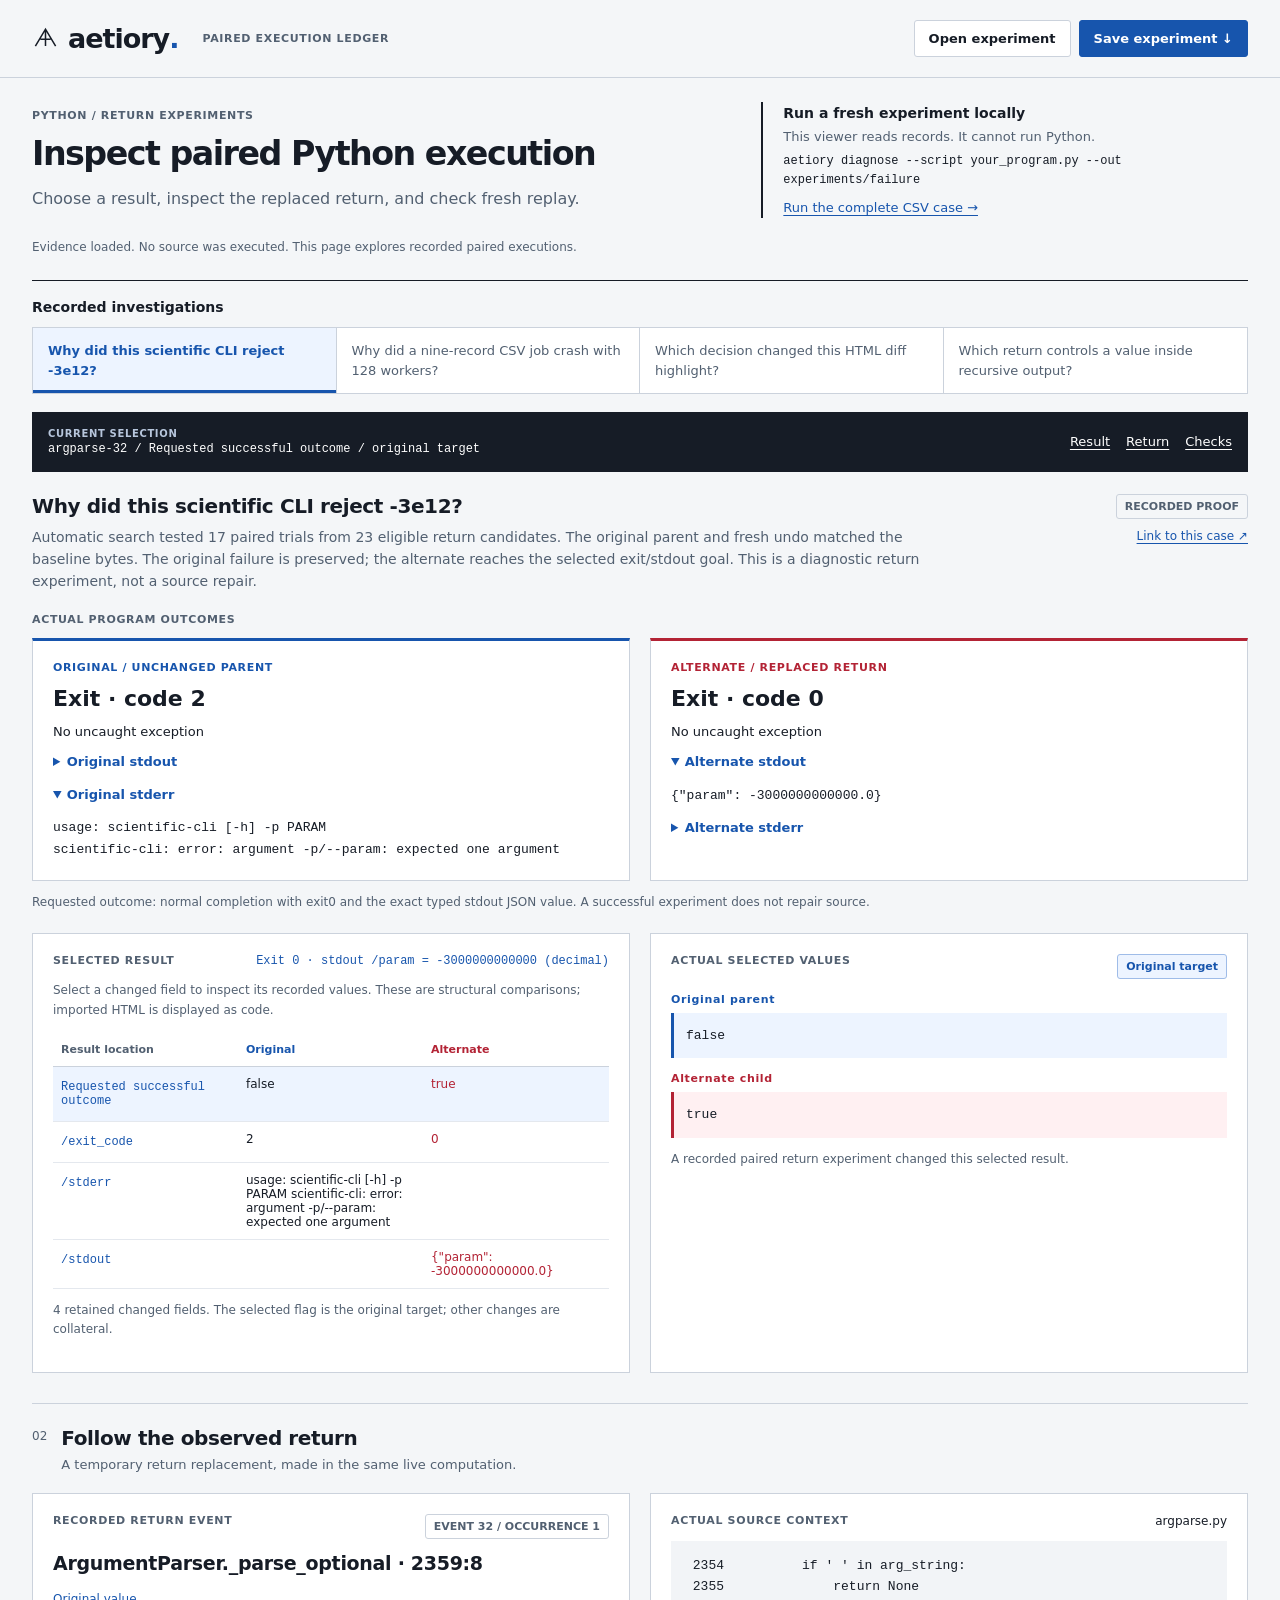
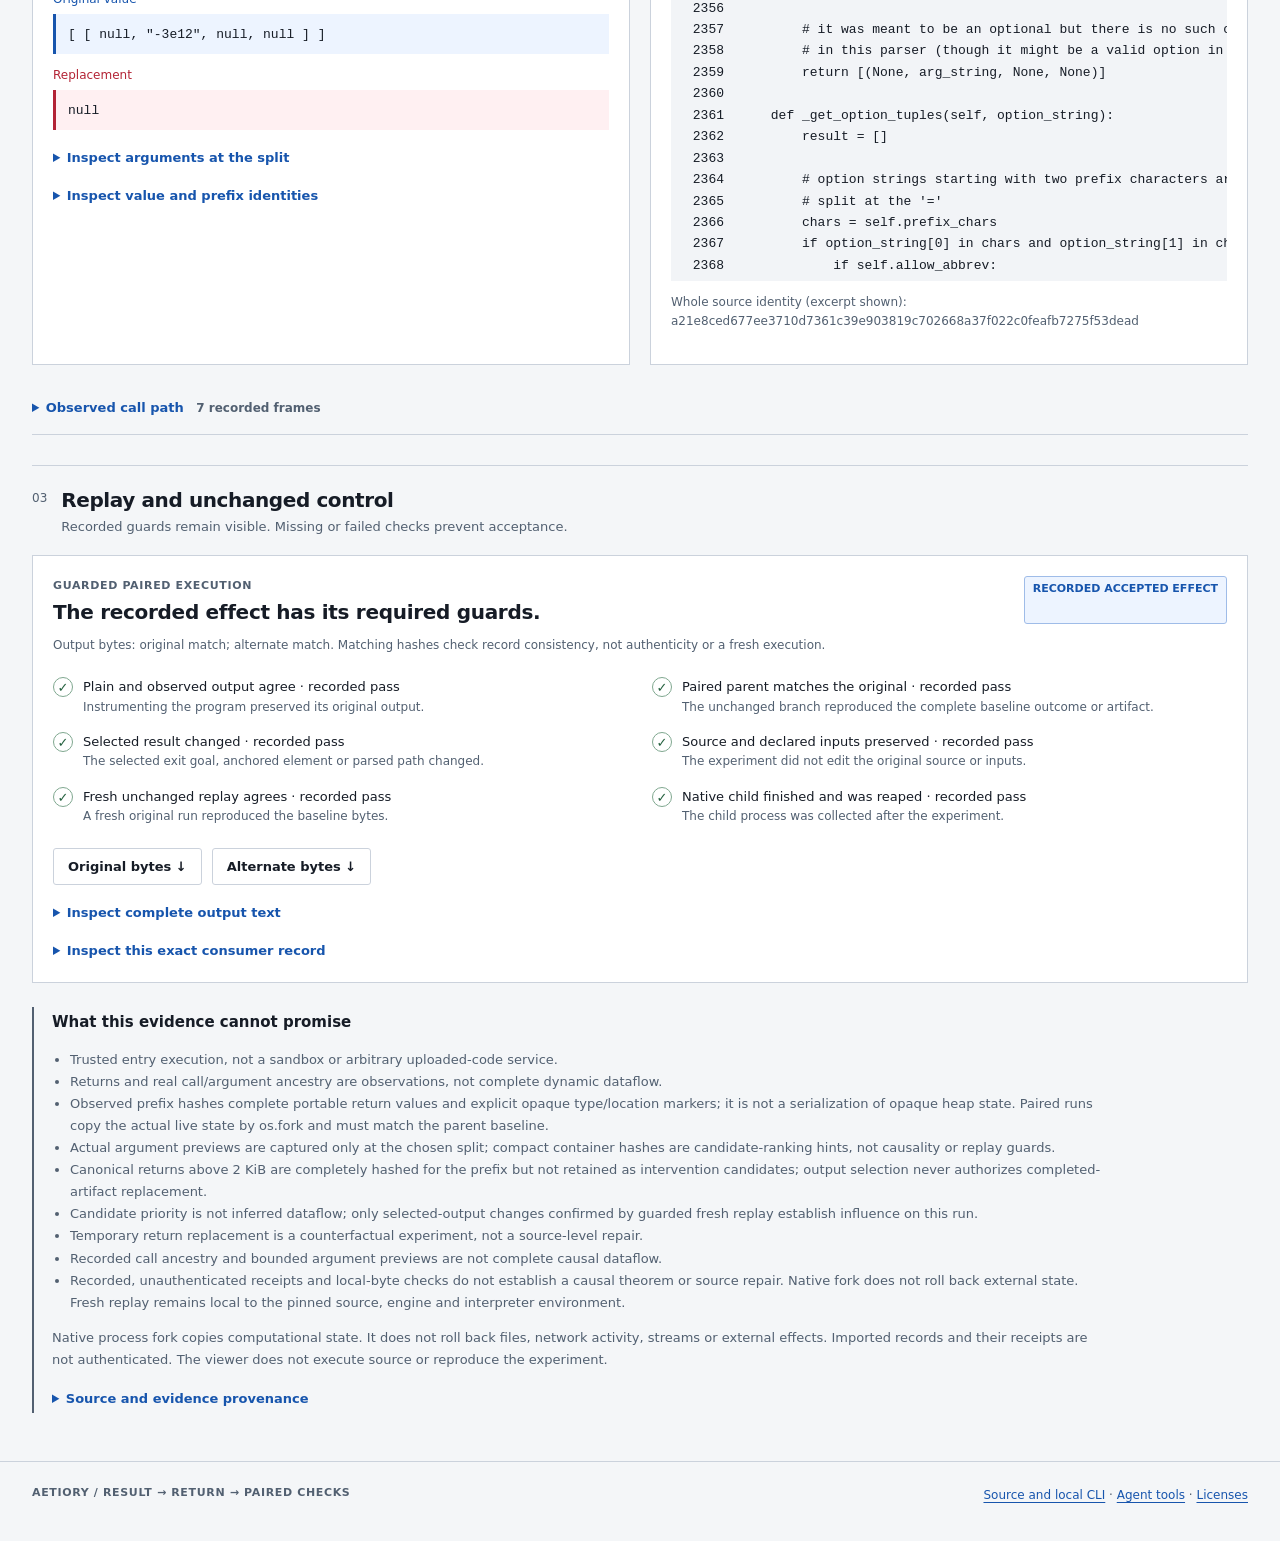
==== commit 84bba4bf: "ui: link directly to recorded investigation cases" ====
--- a/aetiory/web/index.html
+++ b/aetiory/web/index.html
@@ -5,7 +5,7 @@
 <p id="load-status" class="load-status" role="status" aria-live="polite">Loading recorded experiments…</p>
 <section id="workspace" class="workspace" aria-label="Paired execution evidence" hidden>
 <h2 class="case-heading">Recorded investigations</h2><div id="cases" class="case-list" role="group" aria-label="Recorded experiments"></div>
-<div class="selection-bar"><div><span class="kicker">CURRENT SELECTION</span><output id="selection-context" aria-live="polite" tabindex="0" aria-label="Selected result context; scroll to read the complete path"></output></div><nav aria-label="Investigation sections"><a href="#result-evidence">Result</a><a href="#return-evidence">Return</a><a href="#check-evidence">Checks</a></nav></div><div class="case-context" id="result-evidence"><div><h3 id="case-title"></h3><p id="case-summary"></p></div><span id="mode-label" class="tag"></span></div>
+<div class="selection-bar"><div><span class="kicker">CURRENT SELECTION</span><output id="selection-context" aria-live="polite" tabindex="0" aria-label="Selected result context; scroll to read the complete path"></output></div><nav aria-label="Investigation sections"><a href="#result-evidence">Result</a><a href="#return-evidence">Return</a><a href="#check-evidence">Checks</a></nav></div><div class="case-context" id="result-evidence"><div><h3 id="case-title"></h3><p id="case-summary"></p></div><div class="case-links"><span id="mode-label" class="tag"></span><a id="case-link" href="?case=__main__-1#workspace">Link to this case ↗</a></div></div>
 <section id="outcome-panel" class="outcome-panel" hidden><p class="kicker">ACTUAL PROGRAM OUTCOMES</p><div class="result-grid"><section class="result-panel original"><p class="branch-label">ORIGINAL / UNCHANGED PARENT</p><h3 id="outcome-before"></h3><p id="exception-before"></p><details><summary>Original stdout</summary><pre id="stdout-before" tabindex="0"></pre></details><details open><summary>Original stderr</summary><pre id="stderr-before" tabindex="0"></pre></details></section><section class="result-panel alternate"><p class="branch-label">ALTERNATE / REPLACED RETURN</p><h3 id="outcome-after"></h3><p id="exception-after"></p><details open><summary>Alternate stdout</summary><pre id="stdout-after" tabindex="0"></pre></details><details><summary>Alternate stderr</summary><pre id="stderr-after" tabindex="0"></pre></details></section></div><p id="goal-note" class="micro"></p></section><div class="result-grid selection-grid"><section class="result-panel"><div class="panel-title"><span class="kicker">SELECTED RESULT</span><code id="selector"></code></div><p class="micro">Select a changed field to inspect its recorded values. These are structural comparisons; imported HTML is displayed as code.</p><div class="table-scroll"><table class="changes"><thead><tr><th scope="col">Result location</th><th scope="col">Original</th><th scope="col">Alternate</th></tr></thead><tbody id="changes"></tbody></table></div><p id="change-note" class="micro"></p></section><section class="result-panel focus"><div class="panel-title"><span class="kicker">ACTUAL SELECTED VALUES</span><span id="selected-tag" class="tag"></span></div><div class="value-label">Original parent</div><pre id="before-value" tabindex="0"></pre><div class="value-label alternate">Alternate child</div><pre id="after-value" tabindex="0"></pre><p id="effect-note" class="effect-note"></p></section></div>
 <div class="step-heading separated" id="return-evidence"><span class="step">02</span><div><h2>Follow the observed return</h2><p>A temporary return replacement, made in the same live computation.</p></div></div>
 <div class="return-grid"><section class="decision"><div class="panel-title"><span class="kicker">RECORDED RETURN EVENT</span><span id="event-id" class="tag"></span></div><h3 id="return-site"></h3><dl class="event-values"><div><dt>Original value</dt><dd><code id="expected"></code></dd></div><div><dt>Replacement</dt><dd><code id="replacement"></code></dd></div></dl><details><summary>Inspect arguments at the split</summary><pre id="argument-note" tabindex="0"></pre></details><details><summary>Inspect value and prefix identities</summary><dl class="identities"><div><dt>Expected value SHA256</dt><dd id="value-hash"></dd></div><div><dt>Portable return prefix SHA256</dt><dd id="prefix-hash"></dd></div></dl><p class="micro">These guards bind observed values and declared opaque markers. They do not serialize or authenticate the entire heap.</p></details></section><section class="source-panel"><div class="panel-title"><span class="kicker">ACTUAL SOURCE CONTEXT</span><span id="source-name"></span></div><pre id="source" tabindex="0"></pre><p id="source-identity" class="micro break"></p></section></div>
--- a/aetiory/web/style.css
+++ b/aetiory/web/style.css
@@ -3,3 +3,5 @@
 @media(max-width:620px){html{scroll-padding-top:125px}.masthead{padding:18px;flex-wrap:wrap;gap:15px}.masthead nav{margin-left:0;width:100%}.button{font-size:12px;padding:10px 12px}main{padding:0 18px 36px}.intro{display:block;padding:24px 0}.run-local{margin-top:22px;padding-left:14px}.lede{font-size:14px}h1{font-size:32px;letter-spacing:-1px}.selection-bar{margin-left:-18px;margin-right:-18px;padding:10px 18px;flex-direction:column;align-items:stretch;gap:8px}.selection-bar nav{gap:22px}.selection-bar output{font-size:11px}.case-context{flex-direction:column;gap:12px}.case-context h3{font-size:19px}.case-context p{font-size:13px}.case-button{padding:12px;font-size:12px;min-width:0}.result-grid,.return-grid{grid-template-columns:1fr;gap:14px}.result-panel,.decision,.source-panel,.receipt{padding:15px}.panel-title{flex-wrap:wrap}.panel-title code{text-align:left}.guard-list,#ancestry{grid-template-columns:1fr}.receipt-header{flex-wrap:wrap}.changes td{max-width:130px}pre,#source{font-size:12px}.step-heading h2{font-size:19px}footer{padding:24px 18px;flex-direction:column}}
 
 .case-button:only-child{grid-column:1/-1;border-right:0;border-bottom:0}
+
+.case-links{display:flex;flex-direction:column;align-items:flex-end;gap:10px;flex-shrink:0}.case-links a{font-size:12px;white-space:nowrap}.case-links a:focus-visible{outline:3px solid #1755ad;outline-offset:4px}@media(max-width:600px){.case-links{align-items:flex-start}}
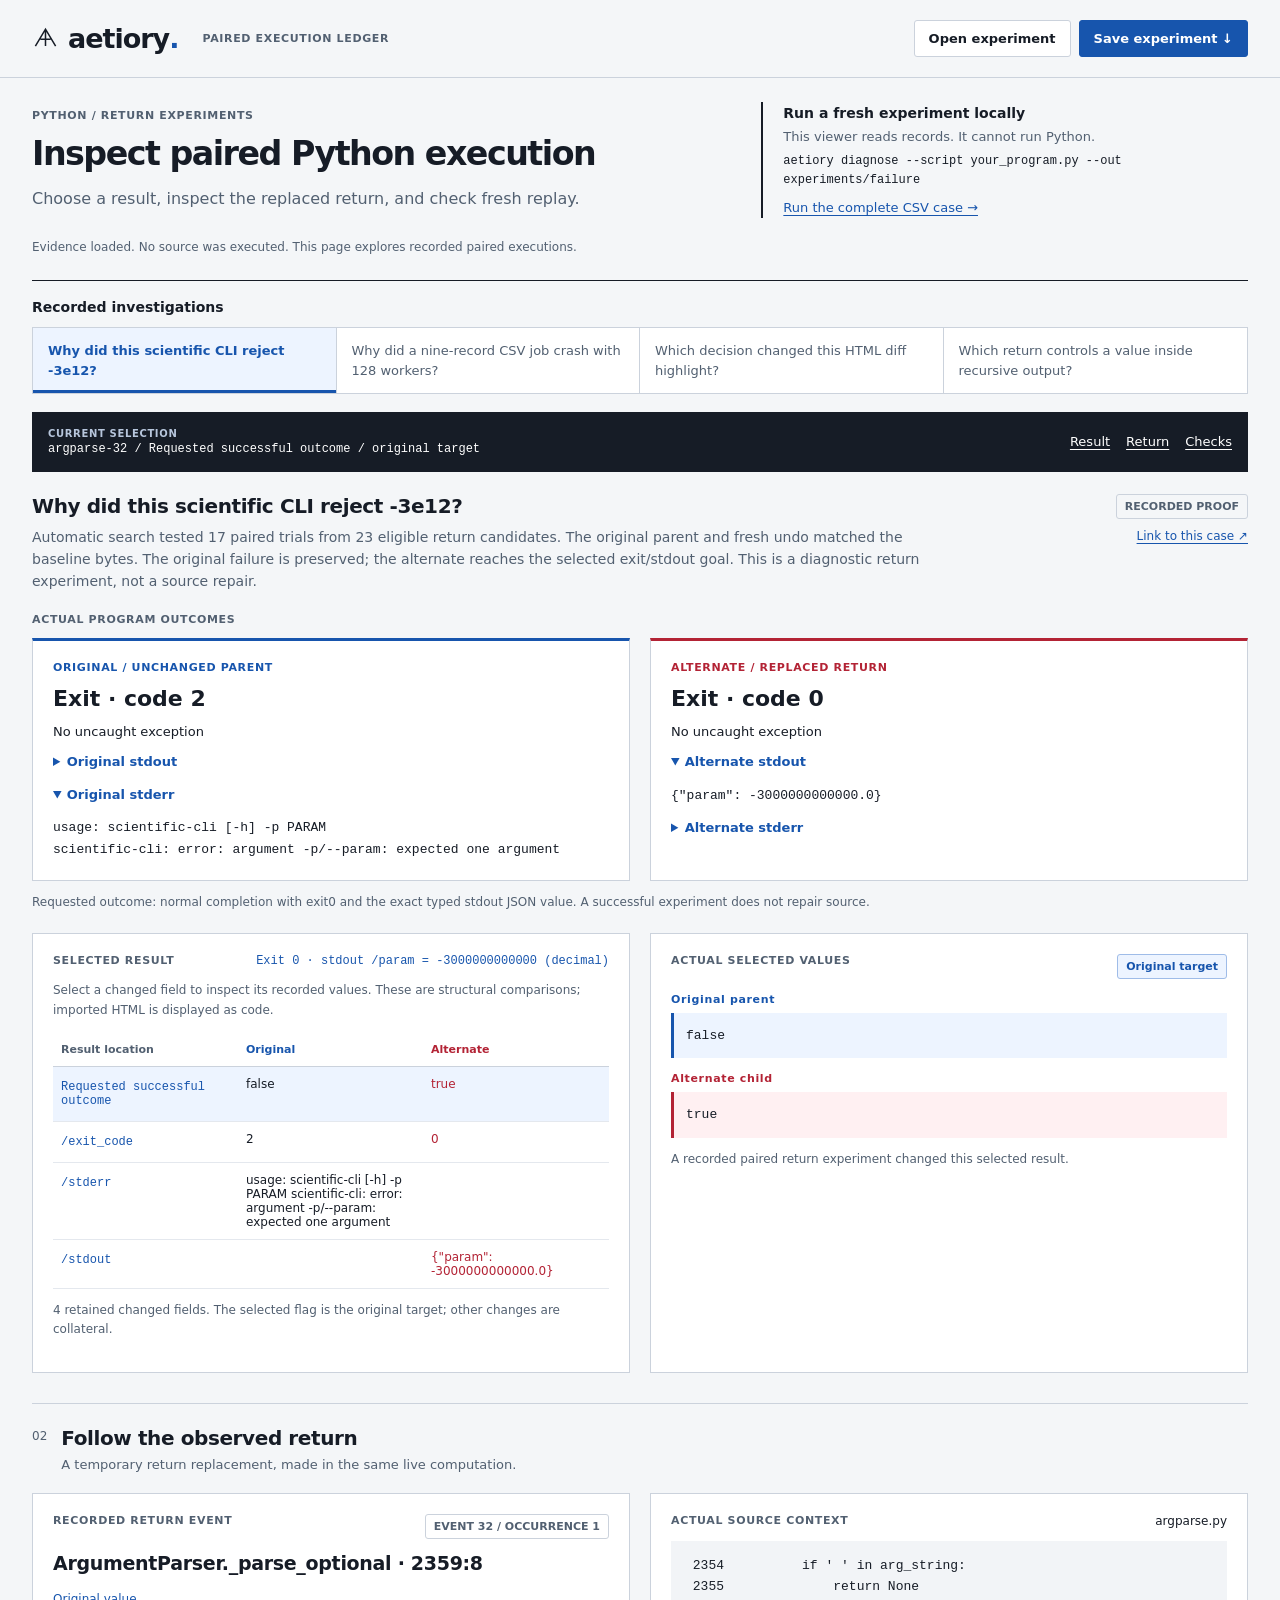
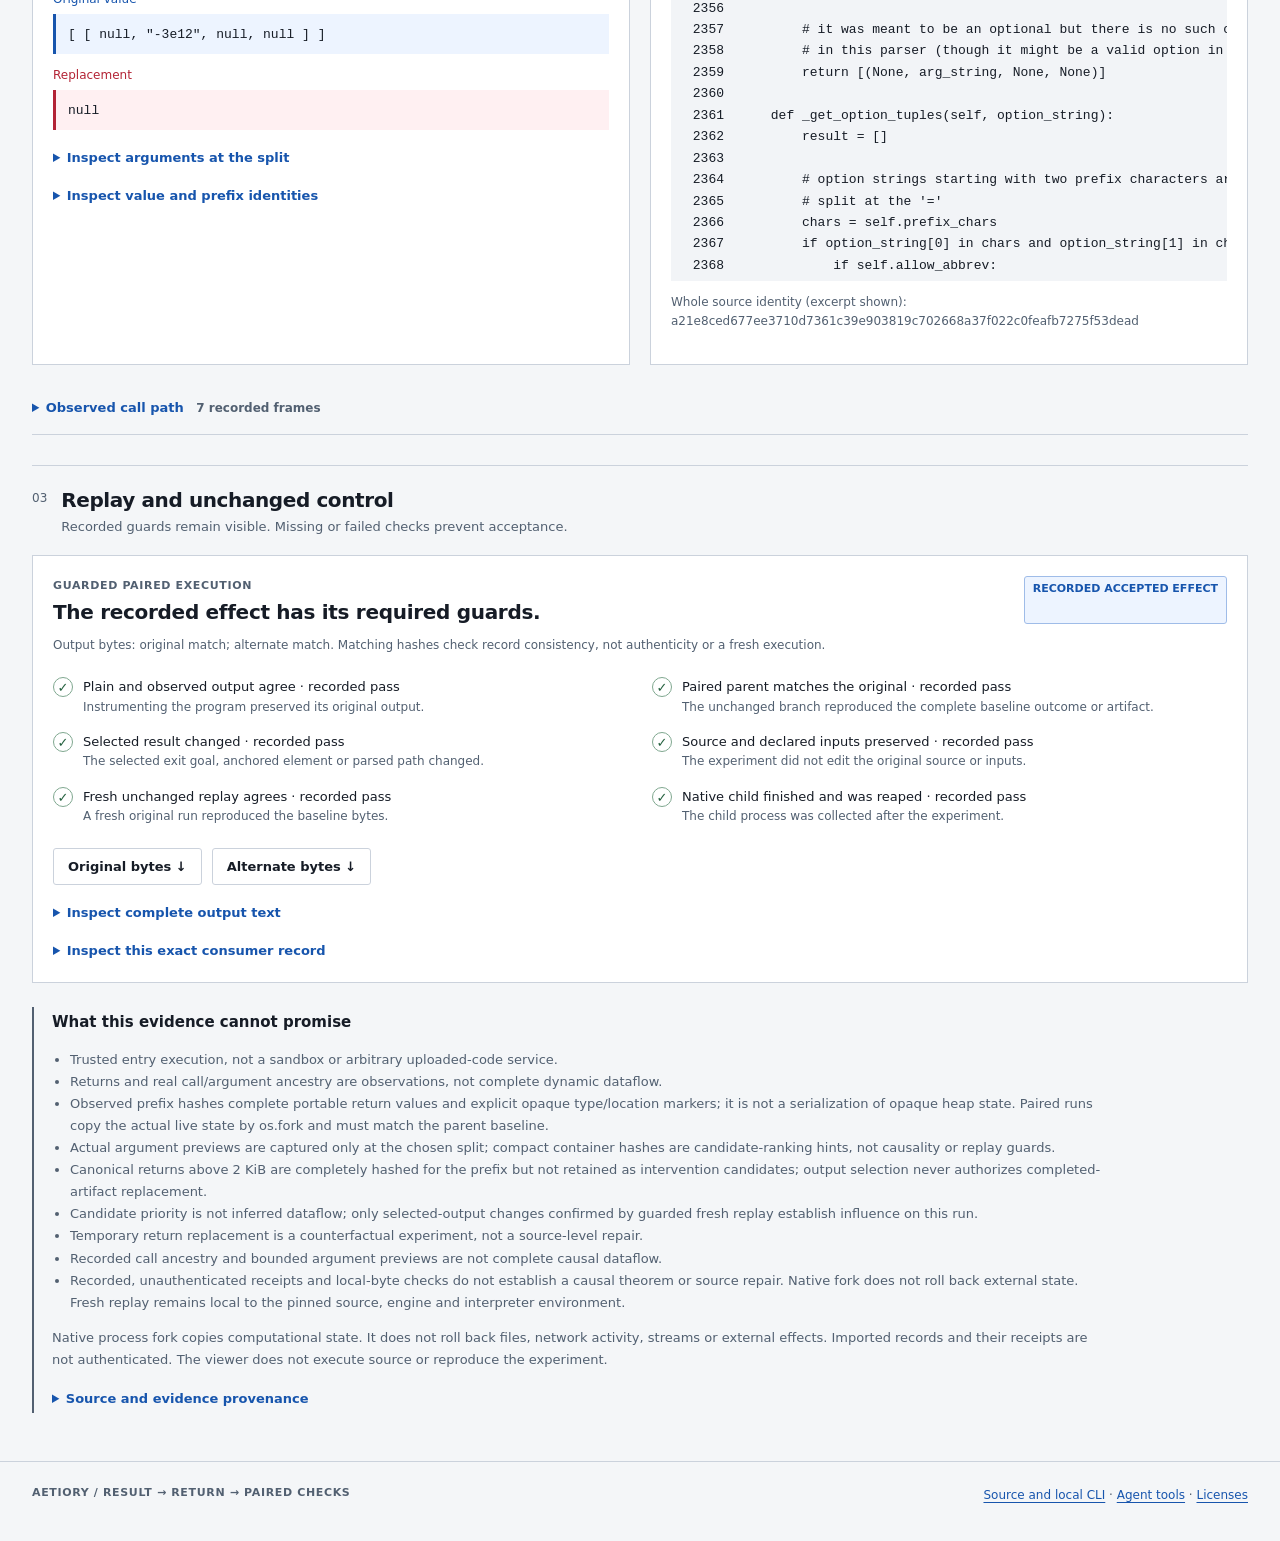
==== commit c442e22a: "Consolidate license records and remove redundant notices" ====
--- a/aetiory/web/index.html
+++ b/aetiory/web/index.html
@@ -13,4 +13,4 @@
 <div class="step-heading separated" id="check-evidence"><span class="step">03</span><div><h2>Replay and unchanged control</h2><p>Recorded guards remain visible. Missing or failed checks prevent acceptance.</p></div></div>
 <section class="receipt"><div class="receipt-header"><div><span class="kicker">GUARDED PAIRED EXECUTION</span><h3 id="receipt-heading"></h3></div><span id="status-label" class="tag"></span></div><p id="integrity-note" class="micro"></p><ul id="guards" class="guard-list"></ul><div class="artifact-actions"><button id="download-before" class="button subtle" disabled>Original bytes ↓</button><button id="download-after" class="button subtle" disabled>Alternate bytes ↓</button></div><details><summary>Inspect complete output text</summary><p class="micro">Displayed literally. Scripts, links and embedded resources in the output are not executed.</p><label for="output-choice">Output</label><select id="output-choice"><option value="before">Original parent</option><option value="after">Alternate child</option></select><pre id="complete-output" tabindex="0"></pre></details><details><summary>Inspect this exact consumer record</summary><pre id="record" tabindex="0"></pre></details></section>
 <aside class="limits"><h3>What this evidence cannot promise</h3><ul id="limitations"></ul><p>Native process fork copies computational state. It does not roll back files, network activity, streams or external effects. Imported records and their receipts are not authenticated. The viewer does not execute source or reproduce the experiment.</p><details><summary>Source and evidence provenance</summary><ul id="provenance"></ul></details></aside>
-</section></main><footer><span>AETIORY / RESULT → RETURN → PAIRED CHECKS</span><p><a href="https://github.com/nazeeh111/Aetiory">Source and local CLI</a> · <a href="https://github.com/nazeeh111/Aetiory/blob/main/docs/AGENTS.md">Agent tools</a> · <a href="NOTICES.txt">Licenses</a></p></footer></body></html>
+</section></main><footer><span>AETIORY / RESULT → RETURN → PAIRED CHECKS</span><p><a href="https://github.com/nazeeh111/Aetiory">Source and local CLI</a> · <a href="https://github.com/nazeeh111/Aetiory/blob/main/docs/AGENTS.md">Agent tools</a> · <a href="LICENSE.txt">Licenses</a></p></footer></body></html>
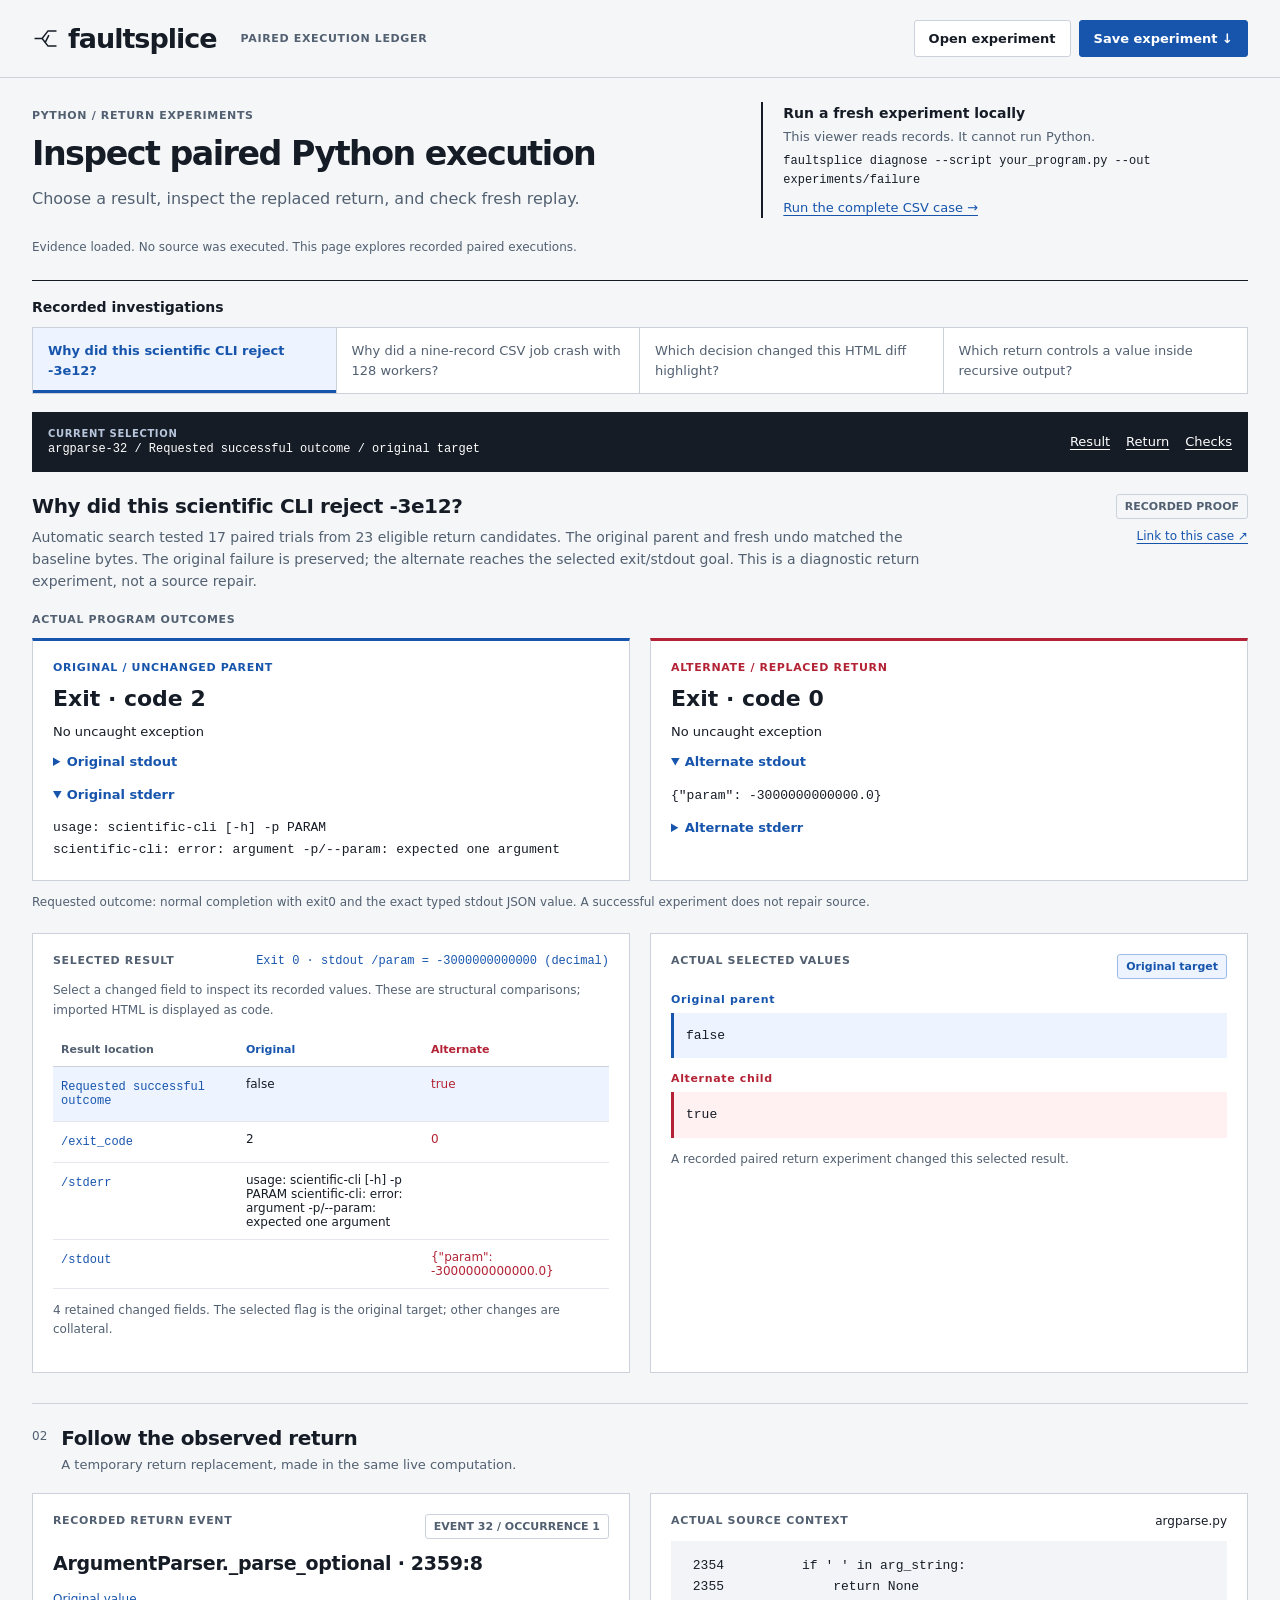
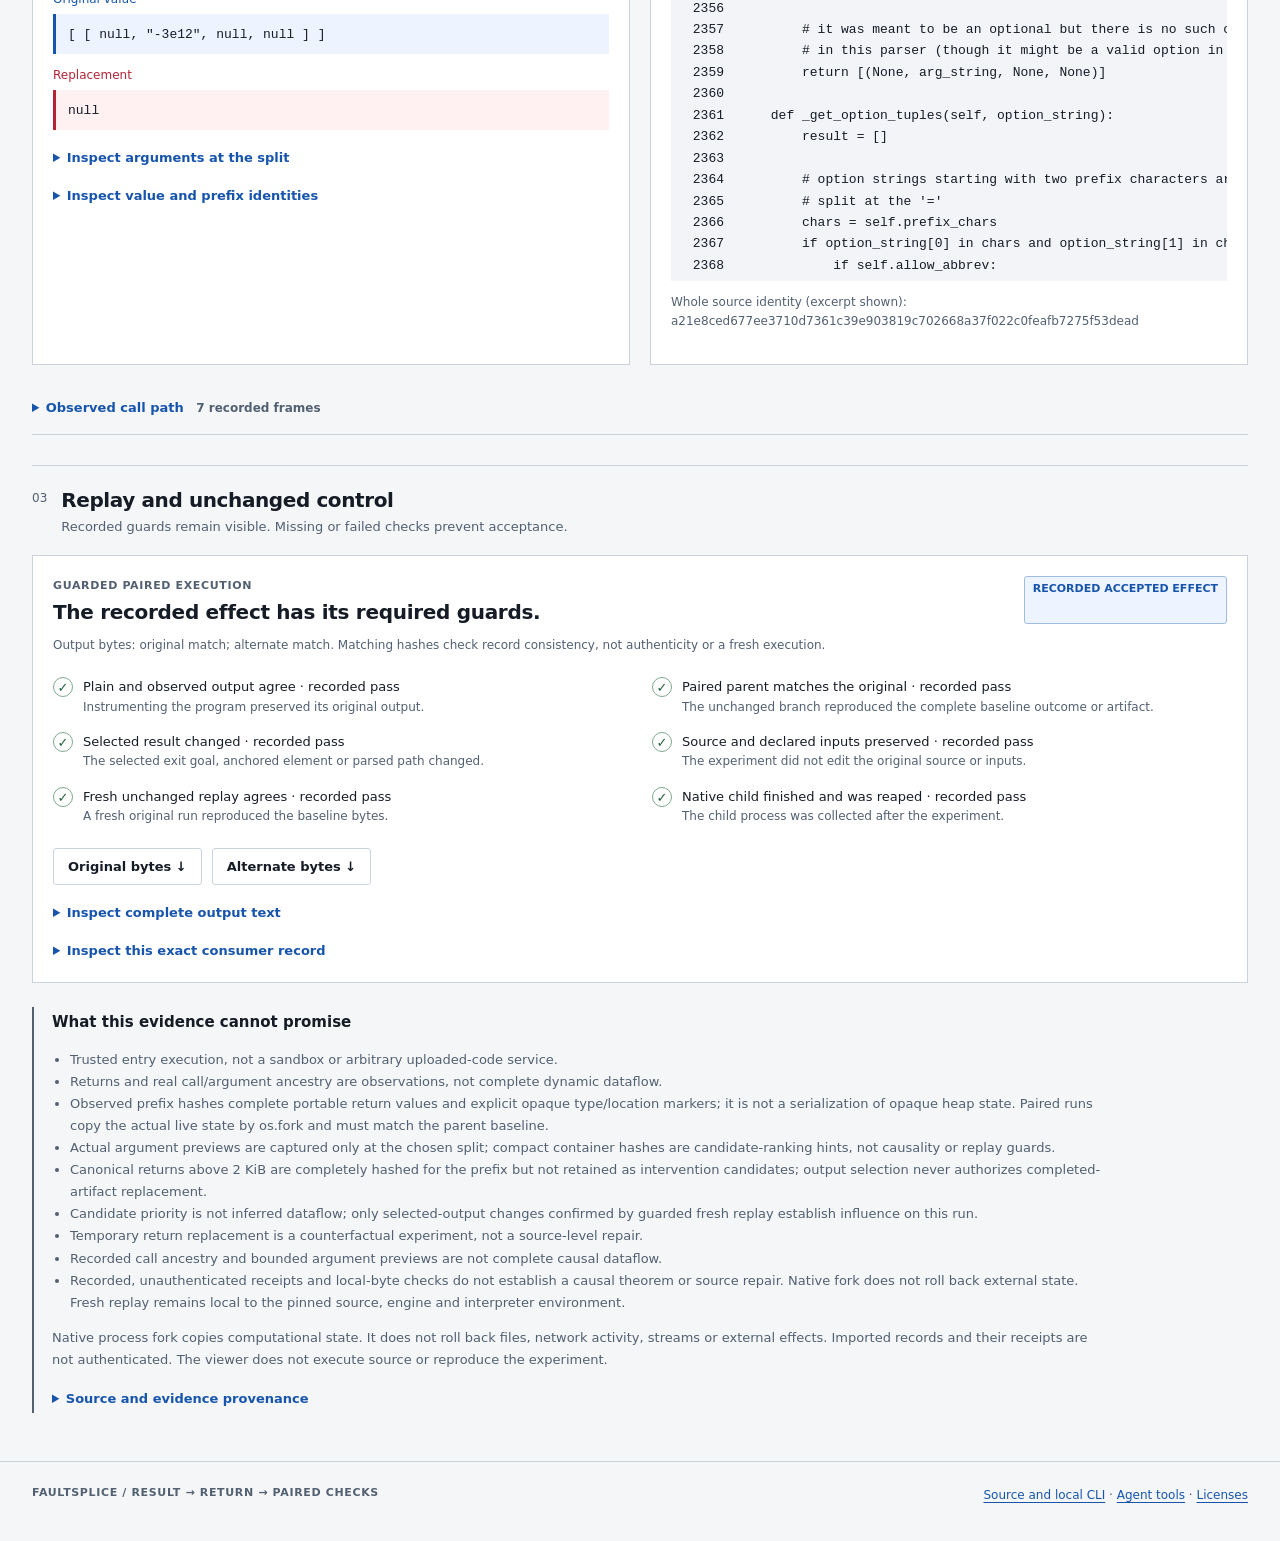
==== commit 6e760dad: "Align Faultsplice identity and installed versions with a replayable diagnosis" ====
--- a/aetiory/web/index.html
+++ b/aetiory/web/index.html
@@ -1,7 +1,7 @@
 <!doctype html>
-<html lang="en"><head><meta charset="utf-8"><meta name="viewport" content="width=device-width,initial-scale=1"><meta name="color-scheme" content="light"><meta name="description" content="Inspect an actual paired Python execution: choose an output, follow an observed return, and compare its recorded effects."><title>Aetiory · Paired execution ledger</title><link rel="stylesheet" href="style.css"><script type="module" src="app.js"></script></head>
-<body><a class="skip" href="#workspace">Skip to evidence</a><header class="masthead"><a class="brand" href="./" aria-label="Aetiory home"><svg viewBox="0 0 32 32" aria-hidden="true"><path d="M4 25 16 5l12 20M10 17h12M16 5v20"/></svg>aetiory<span class="dot">.</span></a><div class="header-note">PAIRED EXECUTION LEDGER</div><nav aria-label="Experiment files"><button id="open-record" class="button subtle">Open experiment</button><input id="import-file" type="file" accept=".json,application/json" hidden><button id="export-view" class="button" disabled>Save experiment ↓</button></nav></header>
-<main><section class="intro"><div><p class="eyebrow">PYTHON / RETURN EXPERIMENTS</p><h1>Inspect paired Python execution</h1><p class="lede">Choose a result, inspect the replaced return, and check fresh replay.</p></div><aside class="run-local"><strong>Run a fresh experiment locally</strong><p>This viewer reads records. It cannot run Python.</p><code>aetiory diagnose --script your_program.py --out experiments/failure</code><a href="https://github.com/nazeeh111/Aetiory#try-the-complete-csv-investigation">Run the complete CSV case →</a></aside></section>
+<html lang="en"><head><meta charset="utf-8"><meta name="viewport" content="width=device-width,initial-scale=1"><meta name="color-scheme" content="light"><meta name="description" content="Inspect an actual paired Python execution: choose an output, follow an observed return, and compare its recorded effects."><title>Faultsplice · Paired execution ledger</title><link rel="stylesheet" href="style.css"><script type="module" src="app.js"></script></head>
+<body><a class="skip" href="#workspace">Skip to evidence</a><header class="masthead"><a class="brand" href="./" aria-label="Faultsplice home"><svg viewBox="0 0 32 32" aria-hidden="true"><path d="M3 16h9l7-9h10M12 16l7 9h10M20 12l-4 8"/></svg>faultsplice</a><div class="header-note">PAIRED EXECUTION LEDGER</div><nav aria-label="Experiment files"><button id="open-record" class="button subtle">Open experiment</button><input id="import-file" type="file" accept=".json,application/json" hidden><button id="export-view" class="button" disabled>Save experiment ↓</button></nav></header>
+<main><section class="intro"><div><p class="eyebrow">PYTHON / RETURN EXPERIMENTS</p><h1>Inspect paired Python execution</h1><p class="lede">Choose a result, inspect the replaced return, and check fresh replay.</p></div><aside class="run-local"><strong>Run a fresh experiment locally</strong><p>This viewer reads records. It cannot run Python.</p><code>faultsplice diagnose --script your_program.py --out experiments/failure</code><a href="https://github.com/nazeeh111/Aetiory#try-the-complete-csv-investigation">Run the complete CSV case →</a></aside></section>
 <p id="load-status" class="load-status" role="status" aria-live="polite">Loading recorded experiments…</p>
 <section id="workspace" class="workspace" aria-label="Paired execution evidence" hidden>
 <h2 class="case-heading">Recorded investigations</h2><div id="cases" class="case-list" role="group" aria-label="Recorded experiments"></div>
@@ -13,4 +13,4 @@
 <div class="step-heading separated" id="check-evidence"><span class="step">03</span><div><h2>Replay and unchanged control</h2><p>Recorded guards remain visible. Missing or failed checks prevent acceptance.</p></div></div>
 <section class="receipt"><div class="receipt-header"><div><span class="kicker">GUARDED PAIRED EXECUTION</span><h3 id="receipt-heading"></h3></div><span id="status-label" class="tag"></span></div><p id="integrity-note" class="micro"></p><ul id="guards" class="guard-list"></ul><div class="artifact-actions"><button id="download-before" class="button subtle" disabled>Original bytes ↓</button><button id="download-after" class="button subtle" disabled>Alternate bytes ↓</button></div><details><summary>Inspect complete output text</summary><p class="micro">Displayed literally. Scripts, links and embedded resources in the output are not executed.</p><label for="output-choice">Output</label><select id="output-choice"><option value="before">Original parent</option><option value="after">Alternate child</option></select><pre id="complete-output" tabindex="0"></pre></details><details><summary>Inspect this exact consumer record</summary><pre id="record" tabindex="0"></pre></details></section>
 <aside class="limits"><h3>What this evidence cannot promise</h3><ul id="limitations"></ul><p>Native process fork copies computational state. It does not roll back files, network activity, streams or external effects. Imported records and their receipts are not authenticated. The viewer does not execute source or reproduce the experiment.</p><details><summary>Source and evidence provenance</summary><ul id="provenance"></ul></details></aside>
-</section></main><footer><span>AETIORY / RESULT → RETURN → PAIRED CHECKS</span><p><a href="https://github.com/nazeeh111/Aetiory">Source and local CLI</a> · <a href="https://github.com/nazeeh111/Aetiory/blob/main/docs/AGENTS.md">Agent tools</a> · <a href="LICENSE.txt">Licenses</a></p></footer></body></html>
+</section></main><footer><span>FAULTSPLICE / RESULT → RETURN → PAIRED CHECKS</span><p><a href="https://github.com/nazeeh111/Aetiory">Source and local CLI</a> · <a href="https://github.com/nazeeh111/Aetiory/blob/main/docs/AGENTS.md">Agent tools</a> · <a href="LICENSE.txt">Licenses</a></p></footer></body></html>
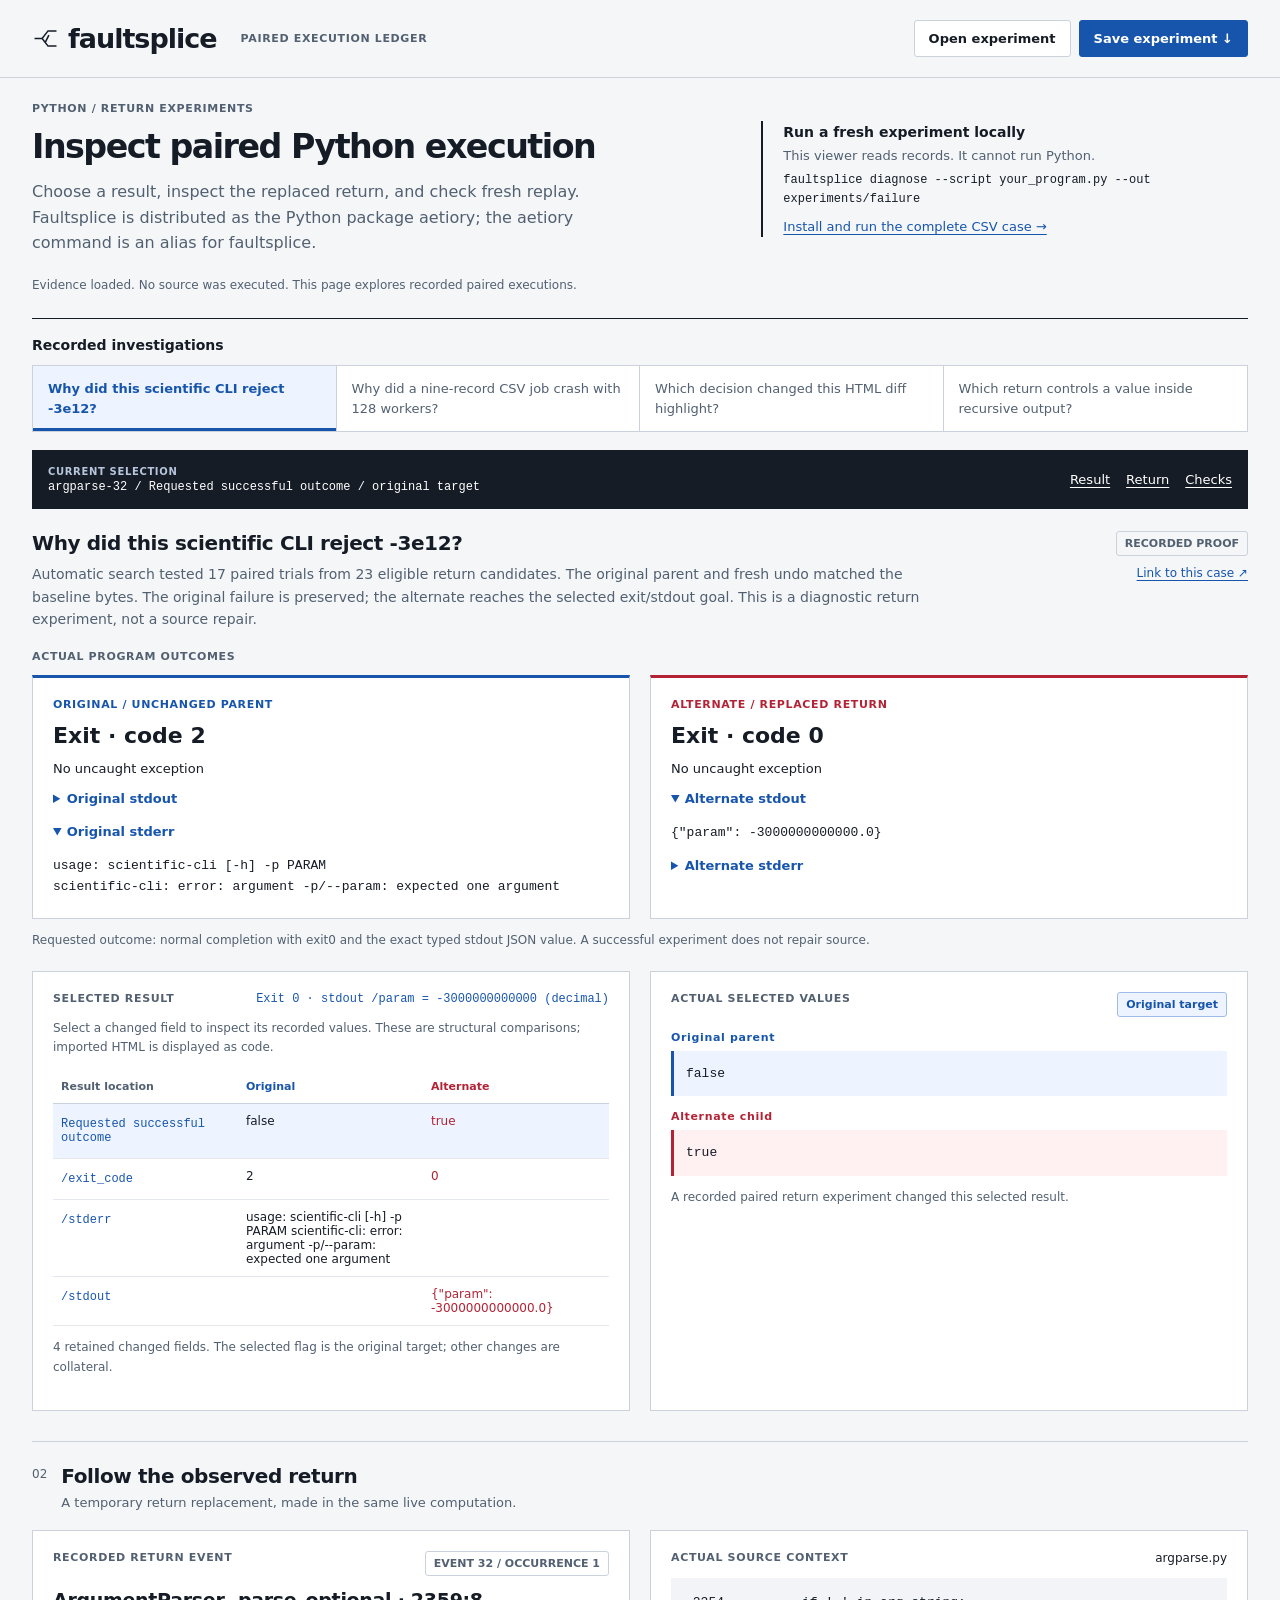
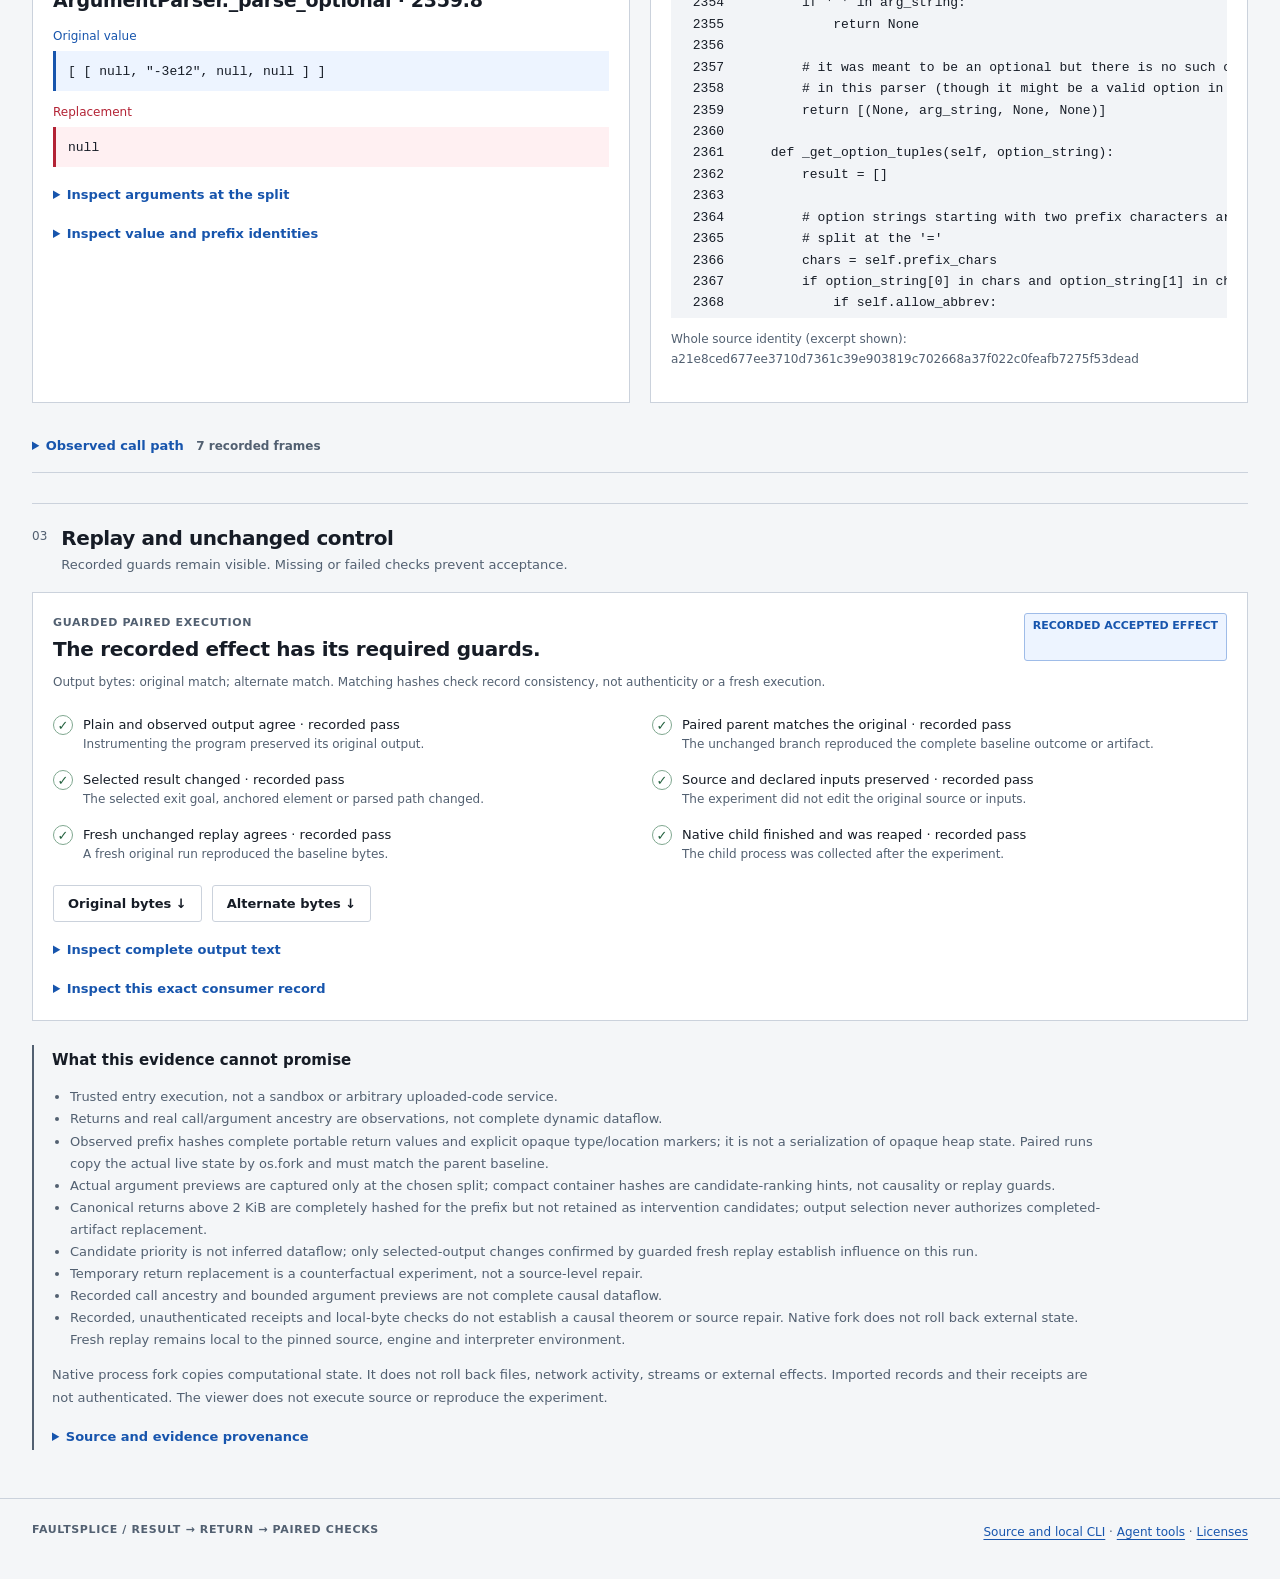
==== commit 0ce84404: "Clarify Faultsplice identity and local first step" ====
--- a/aetiory/web/index.html
+++ b/aetiory/web/index.html
@@ -1,7 +1,7 @@
 <!doctype html>
 <html lang="en"><head><meta charset="utf-8"><meta name="viewport" content="width=device-width,initial-scale=1"><meta name="color-scheme" content="light"><meta name="description" content="Inspect an actual paired Python execution: choose an output, follow an observed return, and compare its recorded effects."><title>Faultsplice · Paired execution ledger</title><link rel="stylesheet" href="style.css"><script type="module" src="app.js"></script></head>
 <body><a class="skip" href="#workspace">Skip to evidence</a><header class="masthead"><a class="brand" href="./" aria-label="Faultsplice home"><svg viewBox="0 0 32 32" aria-hidden="true"><path d="M3 16h9l7-9h10M12 16l7 9h10M20 12l-4 8"/></svg>faultsplice</a><div class="header-note">PAIRED EXECUTION LEDGER</div><nav aria-label="Experiment files"><button id="open-record" class="button subtle">Open experiment</button><input id="import-file" type="file" accept=".json,application/json" hidden><button id="export-view" class="button" disabled>Save experiment ↓</button></nav></header>
-<main><section class="intro"><div><p class="eyebrow">PYTHON / RETURN EXPERIMENTS</p><h1>Inspect paired Python execution</h1><p class="lede">Choose a result, inspect the replaced return, and check fresh replay.</p></div><aside class="run-local"><strong>Run a fresh experiment locally</strong><p>This viewer reads records. It cannot run Python.</p><code>faultsplice diagnose --script your_program.py --out experiments/failure</code><a href="https://github.com/nazeeh111/Aetiory#try-the-complete-csv-investigation">Run the complete CSV case →</a></aside></section>
+<main><section class="intro"><div><p class="eyebrow">PYTHON / RETURN EXPERIMENTS</p><h1>Inspect paired Python execution</h1><p class="lede">Choose a result, inspect the replaced return, and check fresh replay. Faultsplice is distributed as the Python package aetiory; the aetiory command is an alias for faultsplice.</p></div><aside class="run-local"><strong>Run a fresh experiment locally</strong><p>This viewer reads records. It cannot run Python.</p><code>faultsplice diagnose --script your_program.py --out experiments/failure</code><a href="https://github.com/nazeeh111/Aetiory#try-the-complete-csv-investigation">Install and run the complete CSV case →</a></aside></section>
 <p id="load-status" class="load-status" role="status" aria-live="polite">Loading recorded experiments…</p>
 <section id="workspace" class="workspace" aria-label="Paired execution evidence" hidden>
 <h2 class="case-heading">Recorded investigations</h2><div id="cases" class="case-list" role="group" aria-label="Recorded experiments"></div>
